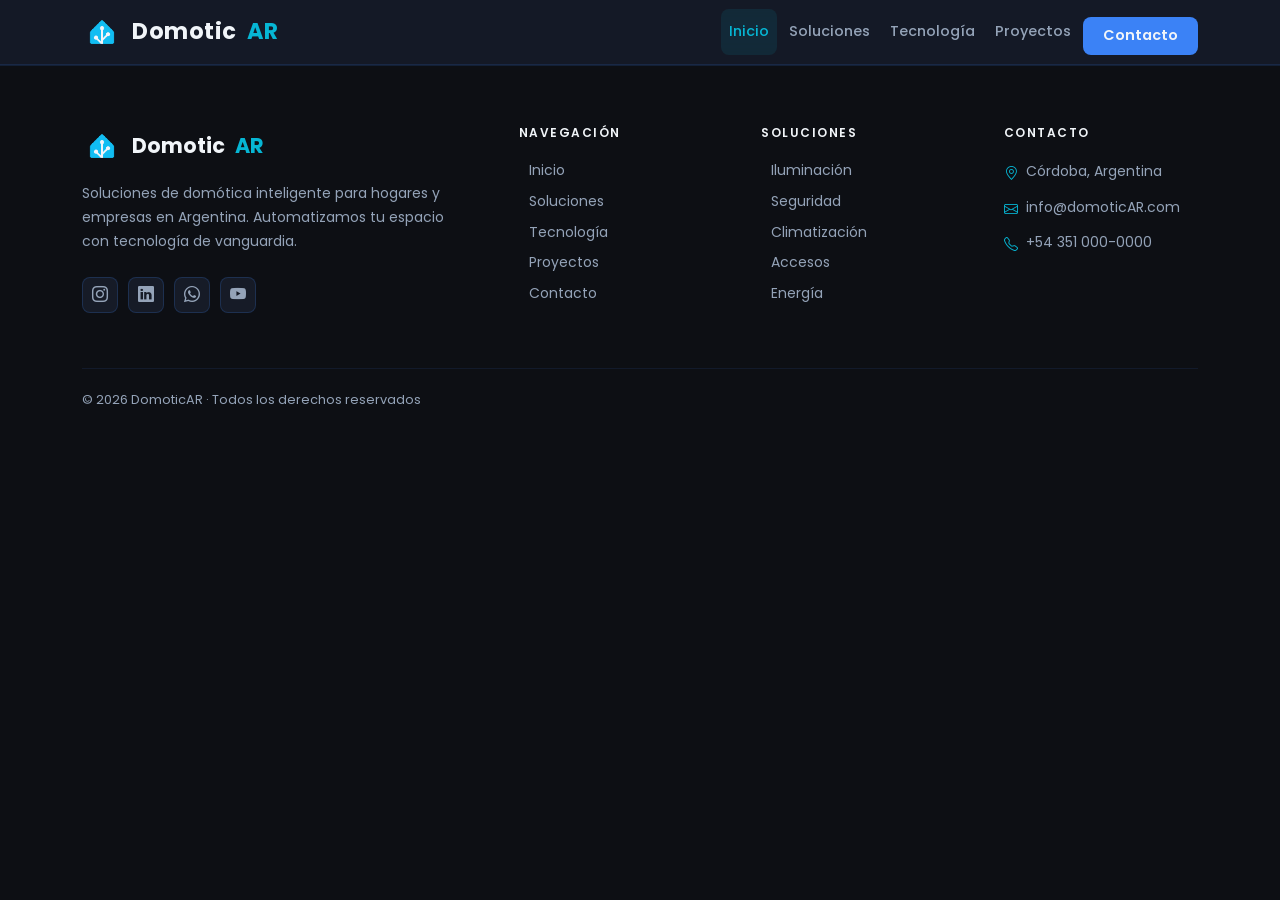
==== pages/contacto.html @ f8dbf719 "cambios varios" ====
<!DOCTYPE html>
<html lang="en">
<head>
    <meta charset="UTF-8">
    <meta name="viewport" content="width=device-width, initial-scale=1.0">
    <title>Contacto - DomoticAR</title>

    <!-- Google Fonts -->
    <link rel="preconnect" href="https://fonts.googleapis.com">
    <link rel="preconnect" href="https://fonts.gstatic.com" crossorigin>
    <link href="https://fonts.googleapis.com/css2?family=Poppins:wght@400;500;600;700&display=swap" rel="stylesheet">

<!-- Bootstrap CSS -->
    <link href="https://cdn.jsdelivr.net/npm/bootstrap@5.3.3/dist/css/bootstrap.min.css" rel="stylesheet">

    <!-- Bootstrap Icons -->
    <link rel="stylesheet" href="https://cdn.jsdelivr.net/npm/bootstrap-icons@1.11.3/font/bootstrap-icons.min.css">

    <!-- Tus estilos (siempre DESPUÉS de Bootstrap para poder pisarlo) -->
    <link rel="stylesheet" href="../css/main.css">
</head>
<body>
    <header>
        <nav class="navbar navbar-expand-lg" id="mainNav">
            <div class="container">

            <a class="navbar-brand" href="../index.html">
                <span class="brand-icon">
                <img src="../assets/icons/logo.png" alt="">
                </span>
                Domotic<span class="brand-ar">AR</span>
            </a>

            <button
                class="navbar-toggler"
                type="button"
                data-bs-toggle="collapse"
                data-bs-target="#navbarMain"
                aria-controls="navbarMain"
                aria-expanded="false"
                aria-label="Abrir menú de navegación"
            >
                <span class="navbar-toggler-icon"></span>
            </button>

            <div class="collapse navbar-collapse" id="navbarMain">
                <ul class="navbar-nav ms-auto align-items-lg-center gap-lg-1">
                <li class="nav-item">
                    <a class="nav-link active" aria-current="page" href="../index.html">Inicio</a>
                </li>
                <li class="nav-item">
                    <a class="nav-link" href="../pages/soluciones.html">Soluciones</a>
                </li>
                <li class="nav-item">
                    <a class="nav-link" href="../pages/tecnologia.html">Tecnología</a>
                </li>
                <li class="nav-item">
                    <a class="nav-link" href="../pages/proyectos.html">Proyectos</a>
                </li>
                <li class="nav-item">
                    <a class="nav-link nav-cta" href="../pages/contacto.html">Contacto</a>
                </li>
                </ul>
            </div>

            </div>
        </nav>
    </header>

    <footer class="site-footer">
        <div class="container">
            <div class="footer-grid">

            <!-- Columna marca -->
            <div class="footer-brand">
                <a class="footer-logo" href="../index.html">
                <span class="brand-icon">
                    <img src="../assets/icons/logo.png" alt="">
                </span>
                Domotic<span class="brand-ar">AR</span>
                </a>
                <p class="footer-desc">
                Soluciones de domótica inteligente para hogares y empresas en Argentina.
                Automatizamos tu espacio con tecnología de vanguardia.
                </p>
                <div class="social-links">
                <a href="#" class="social-link" aria-label="Instagram" target="_blank" rel="noopener">
                    <i class="bi bi-instagram"></i>
                </a>
                <a href="#" class="social-link" aria-label="LinkedIn" target="_blank" rel="noopener">
                    <i class="bi bi-linkedin"></i>
                </a>
                <a href="#" class="social-link" aria-label="WhatsApp" target="_blank" rel="noopener">
                    <i class="bi bi-whatsapp"></i>
                </a>
                <a href="#" class="social-link" aria-label="YouTube" target="_blank" rel="noopener">
                    <i class="bi bi-youtube"></i>
                </a>
                </div>
            </div>

            <!-- Columna navegación -->
            <div class="footer-col">
                <h4 class="footer-heading">Navegación</h4>
                <ul class="footer-links">
                <li><a href="../index.html">Inicio</a></li>
                <li><a href="../pages/soluciones.html">Soluciones</a></li>
                <li><a href="../pages/tecnologia.html">Tecnología</a></li>
                <li><a href="../pages/proyectos.html">Proyectos</a></li>
                <li><a href="../pages/contacto.html">Contacto</a></li>
                </ul>
            </div>

            <!-- Columna soluciones -->
            <div class="footer-col">
                <h4 class="footer-heading">Soluciones</h4>
                <ul class="footer-links">
                <li><a href="../pages/soluciones.html">Iluminación</a></li>
                <li><a href="../pages/soluciones.html">Seguridad</a></li>
                <li><a href="../pages/soluciones.html">Climatización</a></li>
                <li><a href="../pages/soluciones.html">Accesos</a></li>
                <li><a href="../pages/soluciones.html">Energía</a></li>
                </ul>
            </div>

            <!-- Columna contacto -->
            <div class="footer-col">
                <h4 class="footer-heading">Contacto</h4>
                <address class="footer-contact">
                <p>
                    <i class="bi bi-geo-alt" aria-hidden="true"></i>
                    Córdoba, Argentina
                </p>
                <p>
                    <i class="bi bi-envelope" aria-hidden="true"></i>
                    info@domoticAR.com
                </p>
                <p>
                    <i class="bi bi-telephone" aria-hidden="true"></i>
                    +54 351 000-0000
                </p>
                </address>
            </div>

            </div>

            <!-- Footer bottom -->
            <div class="footer-bottom">
            <p>&copy; 2026 DomoticAR &middot; Todos los derechos reservados</p>
            </div>
            </div>

        </div>
    </footer>
    <script src="https://cdn.jsdelivr.net/npm/bootstrap@5.3.3/dist/js/bootstrap.bundle.min.js"></script>
</body>
</html>
---- css/main.css ----
* {
  margin: 0;
  padding: 0;
  box-sizing: border-box;
}

body {
  font-family: "Poppins", sans-serif;
  font-size: 16px;
  background-color: #0D0F14;
  color: #F1F5F9;
}

body {
  font-family: "Poppins", sans-serif;
  font-size: 16px;
  color: #F1F5F9;
  background-color: #0D0F14;
}

h1, h2, h3, h4, h5, h6 {
  font-family: "Poppins", sans-serif;
  font-weight: 700;
  color: #F1F5F9;
}

p {
  line-height: 1.7;
  color: #94A3B8;
}

a {
  color: #06B6D4;
  text-decoration: none;
  transition: color 0.2s ease;
}
a:hover {
  color: #3B82F6;
}

.navbar {
  background-color: rgba(22, 27, 39, 0.95);
  backdrop-filter: blur(12px);
  border-bottom: 1px solid rgba(59, 130, 246, 0.15);
  padding: 0 0;
  min-height: 64px;
  position: sticky;
  top: 0;
  z-index: 1000;
}
.navbar .container {
  display: flex;
  align-items: center;
  min-height: 64px;
}
.navbar .navbar-brand {
  display: flex;
  align-items: center;
  gap: 10px;
  font-family: "Poppins", sans-serif;
  font-weight: 700;
  font-size: 1.4rem;
  color: #F1F5F9;
  letter-spacing: 0.5px;
  text-decoration: none;
  transition: opacity 0.2s ease;
}
.navbar .navbar-brand:hover {
  opacity: 0.85;
}
.navbar .navbar-brand .brand-icon {
  width: 40px;
  height: 40px;
  display: flex;
  align-items: center;
  justify-content: center;
}
.navbar .navbar-brand .brand-icon img {
  max-width: 100%;
  max-height: 100%;
  display: block;
}
.navbar .navbar-brand .brand-ar {
  color: #06B6D4;
}
.navbar .nav-link {
  font-family: "Poppins", sans-serif;
  font-size: 0.875rem;
  font-weight: 500;
  color: #94A3B8;
  padding: 0.75rem 1rem;
  border-radius: 8px;
  transition: color 0.2s ease, background-color 0.2s ease;
}
.navbar .nav-link:hover {
  color: #F1F5F9;
  background-color: rgba(59, 130, 246, 0.1);
}
.navbar .nav-link.active {
  color: #06B6D4;
  background-color: rgba(6, 182, 212, 0.1);
}
.navbar .nav-link.nav-cta {
  background-color: #3B82F6;
  color: #F1F5F9;
  font-weight: 600;
  padding: 0.5rem 1.25rem;
  margin-top: 0.5rem;
  text-align: center;
  display: block;
}
.navbar .nav-link.nav-cta:hover {
  background-color: rgb(19.9912195122, 105.1219512195, 244.2087804878);
  color: #F1F5F9;
  transform: translateY(-1px);
}
.navbar .navbar-toggler {
  border: 1px solid rgba(59, 130, 246, 0.3);
  border-radius: 8px;
  padding: 0.4rem 0.6rem;
}
.navbar .navbar-toggler:focus {
  box-shadow: 0 0 0 3px rgba(59, 130, 246, 0.25);
}
.navbar .navbar-toggler .navbar-toggler-icon {
  filter: invert(1);
}
.navbar .navbar-collapse {
  background-color: #0D0F14;
  padding: 1rem;
  border-top: 1px solid rgba(59, 130, 246, 0.15);
  border-radius: 0 0 12px 12px;
  position: absolute;
  top: 64px;
  left: 0;
  right: 0;
  width: 100%;
}

.site-footer {
  background-color: #0D0F14;
  border-top: 1px solid rgba(59, 130, 246, 0.15);
  padding: 60px 0 0;
  color: #94A3B8;
  font-size: 0.875rem;
}
.site-footer .footer-grid {
  display: grid;
  grid-template-columns: 1fr;
  gap: 2rem;
  margin-bottom: 3rem;
}
.site-footer .footer-brand .brand-icon {
  width: 40px;
  height: 40px;
  display: flex;
  align-items: center;
  justify-content: center;
}
.site-footer .footer-brand .brand-icon img {
  max-width: 100%;
  max-height: 100%;
  display: block;
}
.site-footer .footer-brand .footer-logo {
  display: flex;
  align-items: center;
  gap: 10px;
  font-family: "Poppins", sans-serif;
  font-size: 1.3rem;
  font-weight: 700;
  color: #F1F5F9;
  text-decoration: none;
  margin-bottom: 1rem;
}
.site-footer .footer-brand .footer-logo .brand-ar {
  color: #06B6D4;
}
.site-footer .footer-brand .footer-desc {
  line-height: 1.7;
  margin-bottom: 1.5rem;
  color: #94A3B8;
}
.site-footer .social-links {
  display: flex;
  gap: 10px;
}
.site-footer .social-link {
  width: 36px;
  height: 36px;
  border-radius: 8px;
  border: 1px solid rgba(59, 130, 246, 0.2);
  background: #161B27;
  display: flex;
  align-items: center;
  justify-content: center;
  color: #94A3B8;
  text-decoration: none;
  font-size: 1rem;
  transition: all 0.2s ease;
}
.site-footer .social-link:hover {
  border-color: #06B6D4;
  color: #06B6D4;
  background: rgba(6, 182, 212, 0.1);
}
.site-footer .footer-heading {
  font-size: 0.75rem;
  font-weight: 600;
  text-transform: uppercase;
  letter-spacing: 1.5px;
  color: #F1F5F9;
  margin-bottom: 1.25rem;
}
.site-footer .footer-links {
  list-style: none;
  padding: 0;
  display: flex;
  flex-direction: column;
  gap: 0.6rem;
}
.site-footer .footer-links a {
  color: #94A3B8;
  text-decoration: none;
  display: flex;
  align-items: center;
  gap: 6px;
  transition: color 0.2s ease, gap 0.2s ease;
}
.site-footer .footer-links a::before {
  content: "";
  width: 4px;
  height: 4px;
  border-radius: 50%;
  background: #3B82F6;
  opacity: 0;
  transition: opacity 0.2s ease;
  flex-shrink: 0;
}
.site-footer .footer-links a:hover {
  color: #06B6D4;
  gap: 10px;
}
.site-footer .footer-links a:hover::before {
  opacity: 1;
}
.site-footer .footer-contact {
  font-style: normal;
  display: flex;
  flex-direction: column;
  gap: 0.6rem;
}
.site-footer .footer-contact p {
  display: flex;
  align-items: flex-start;
  gap: 8px;
  color: #94A3B8;
  margin: 0;
}
.site-footer .footer-contact p i {
  color: #06B6D4;
  flex-shrink: 0;
  margin-top: 2px;
}
.site-footer .footer-bottom {
  border-top: 1px solid rgba(59, 130, 246, 0.1);
  padding: 1.25rem 0;
  display: flex;
  align-items: center;
  justify-content: space-between;
  flex-wrap: wrap;
  gap: 0.5rem;
}
.site-footer .footer-bottom p {
  font-size: 0.8rem;
  color: #94A3B8;
  margin: 0;
}
.site-footer .footer-bottom .footer-status {
  display: flex;
  align-items: center;
  gap: 6px;
  font-size: 0.8rem;
  color: #22C55E;
}
.site-footer .footer-bottom .status-dot {
  width: 6px;
  height: 6px;
  border-radius: 50%;
  background: #22C55E;
  animation: pulse 2s infinite;
}

@keyframes pulse {
  0%, 100% {
    opacity: 1;
  }
  50% {
    opacity: 0.4;
  }
}
.hero {
  background: linear-gradient(135deg, #0EA5E9 0%, #06B6D4 50%, #3B82F6 100%);
  min-height: 88vh;
  display: flex;
  align-items: center;
  padding: 64px 0;
  position: relative;
  overflow: hidden;
}
.hero::before {
  content: "";
  position: absolute;
  inset: 0;
  background: radial-gradient(ellipse at 70% 50%, rgba(255, 255, 255, 0.08) 0%, transparent 60%);
  pointer-events: none;
}
.hero .hero-grid {
  display: grid;
  grid-template-columns: 1fr;
  gap: 3rem;
  align-items: center;
  position: relative;
  z-index: 1;
}
@media (min-width: 768px) {
  .hero .hero-grid {
    grid-template-columns: 1fr 1fr;
    gap: 4rem;
  }
}
.hero .hero-badge {
  display: inline-flex;
  align-items: center;
  gap: 8px;
  background: rgba(255, 255, 255, 0.15);
  border: 1px solid rgba(255, 255, 255, 0.25);
  border-radius: 100px;
  padding: 6px 16px;
  font-size: 0.8rem;
  font-weight: 500;
  color: white;
  margin-bottom: 1.5rem;
}
.hero .hero-badge .badge-dot {
  width: 6px;
  height: 6px;
  border-radius: 50%;
  background: #22C55E;
  animation: pulse 2s infinite;
  flex-shrink: 0;
}
.hero .hero-title {
  font-size: clamp(3rem, 8vw, 6rem);
  font-weight: 800;
  color: white;
  line-height: 1.1;
  margin-bottom: 1.25rem;
}
.hero .hero-title .hero-title-alt {
  display: block;
  color: rgba(255, 255, 255, 0.75);
}
.hero .hero-desc {
  font-size: 1.1rem;
  color: rgba(255, 255, 255, 0.85);
  line-height: 1.7;
  margin-bottom: 2rem;
  max-width: 480px;
}
.hero .hero-actions {
  display: flex;
  gap: 1rem;
  flex-wrap: wrap;
  margin-bottom: 2.5rem;
}
.hero .btn-hero-primary {
  background: white;
  color: #0EA5E9;
  border: none;
  padding: 0.875rem 1.75rem;
  border-radius: 10px;
  font-weight: 700;
  font-size: 0.95rem;
  display: inline-flex;
  align-items: center;
  gap: 8px;
  transition: transform 0.2s ease, box-shadow 0.2s ease;
}
.hero .btn-hero-primary:hover {
  transform: translateY(-2px);
  box-shadow: 0 8px 24px rgba(0, 0, 0, 0.2);
  color: #0EA5E9;
}
.hero .btn-hero-outline {
  background: transparent;
  color: white;
  border: 2px solid rgba(255, 255, 255, 0.5);
  padding: 0.875rem 1.75rem;
  border-radius: 10px;
  font-weight: 600;
  font-size: 0.95rem;
  transition: all 0.2s ease;
}
.hero .btn-hero-outline:hover {
  background: rgba(255, 255, 255, 0.15);
  border-color: white;
  color: white;
}
.hero .hero-stats {
  display: flex;
  gap: 2rem;
  flex-wrap: wrap;
}
.hero .hero-stat {
  display: flex;
  flex-direction: column;
}
.hero .hero-stat .hero-stat-number {
  font-size: 1.5rem;
  font-weight: 800;
  color: white;
  line-height: 1;
}
.hero .hero-stat .hero-stat-label {
  font-size: 0.75rem;
  color: rgba(255, 255, 255, 0.7);
  margin-top: 4px;
}
.hero .device-panel {
  background: rgba(13, 15, 20, 0.45);
  border: 1px solid rgba(255, 255, 255, 0.15);
  border-radius: 20px;
  padding: 1.5rem;
  backdrop-filter: blur(20px);
}
.hero .device-panel-header {
  display: flex;
  align-items: center;
  gap: 12px;
  margin-bottom: 1.25rem;
  padding-bottom: 1rem;
  border-bottom: 1px solid rgba(255, 255, 255, 0.1);
}
.hero .device-panel-header .device-panel-icon {
  width: 36px;
  height: 36px;
  background: linear-gradient(135deg, #3B82F6, #06B6D4);
  border-radius: 9px;
  display: flex;
  align-items: center;
  justify-content: center;
  color: white;
  font-size: 1.1rem;
}
.hero .device-panel-header .device-panel-title {
  color: white;
  font-weight: 600;
  font-size: 0.9rem;
  margin: 0;
}
.hero .device-panel-header .device-panel-sub {
  color: rgba(255, 255, 255, 0.5);
  font-size: 0.75rem;
  margin: 0;
}
.hero .device-grid {
  display: grid;
  grid-template-columns: 1fr 1fr;
  gap: 0.75rem;
}
.hero .device-card {
  background: rgba(255, 255, 255, 0.07);
  border: 1px solid rgba(255, 255, 255, 0.1);
  border-radius: 12px;
  padding: 1rem;
  transition: background 0.2s ease;
}
.hero .device-card:hover {
  background: rgba(255, 255, 255, 0.12);
}
.hero .device-card .device-icon {
  font-size: 1.4rem;
  color: #06B6D4;
  display: block;
  margin-bottom: 0.5rem;
}
.hero .device-card .device-name {
  color: white;
  font-size: 0.8rem;
  font-weight: 600;
  margin: 0 0 2px;
}
.hero .device-card .device-status {
  color: rgba(255, 255, 255, 0.45);
  font-size: 0.7rem;
  margin: 0;
}
.hero .device-card .device-status.active {
  color: #22C55E;
}

@keyframes pulse {
  0%, 100% {
    opacity: 1;
  }
  50% {
    opacity: 0.4;
  }
}
.device-card-top {
  display: flex;
  align-items: center;
  justify-content: space-between;
  margin-bottom: 0.5rem;
}

.device-toggle {
  width: 36px;
  height: 20px;
  border-radius: 10px;
  position: relative;
  cursor: pointer;
  transition: background 0.3s ease;
  flex-shrink: 0;
}
.device-toggle.on {
  background: #22C55E;
}
.device-toggle.off {
  background: rgba(255, 255, 255, 0.2);
}
.device-toggle::after {
  content: "";
  position: absolute;
  top: 3px;
  width: 14px;
  height: 14px;
  border-radius: 50%;
  background: white;
  transition: left 0.3s ease;
}
.device-toggle.on::after {
  left: 19px;
}
.device-toggle.off::after {
  left: 3px;
}

@media (min-width: 768px) {
  .navbar .navbar-collapse {
    position: static;
    top: auto;
    left: auto;
    right: auto;
    width: auto;
    background-color: transparent;
    padding: 0;
    border-top: none;
    border-radius: 0;
  }
  .site-footer .footer-grid {
    grid-template-columns: 1fr 1fr;
    gap: 2rem;
  }
  .site-footer .footer-brand {
    grid-column: 1/-1;
  }
}
@media (min-width: 1200px) {
  .navbar .nav-link {
    font-size: 0.9rem;
  }
  .site-footer .footer-grid {
    grid-template-columns: 2fr 1fr 1fr 1fr;
    gap: 3rem;
    margin-bottom: 3rem;
  }
  .site-footer .footer-brand {
    grid-column: auto;
  }
}
.page-hero {
  background: linear-gradient(135deg, #0EA5E9 0%, #06B6D4 50%, #3B82F6 100%);
  padding: 80px 0;
  text-align: center;
  position: relative;
  overflow: hidden;
}
.page-hero::before {
  content: "";
  position: absolute;
  inset: 0;
  background: radial-gradient(ellipse at center, rgba(255, 255, 255, 0.08) 0%, transparent 70%);
  pointer-events: none;
}
.page-hero .page-hero-content {
  position: relative;
  z-index: 1;
}
.page-hero .page-hero-label {
  display: inline-block;
  background: rgba(255, 255, 255, 0.15);
  border: 1px solid rgba(255, 255, 255, 0.25);
  border-radius: 100px;
  padding: 4px 14px;
  font-size: 0.75rem;
  font-weight: 600;
  color: white;
  letter-spacing: 1px;
  text-transform: uppercase;
  margin-bottom: 1rem;
}
.page-hero .page-hero-title {
  font-size: clamp(2rem, 5vw, 3rem);
  font-weight: 800;
  color: white;
  margin-bottom: 0.75rem;
}
.page-hero .page-hero-desc {
  color: rgba(255, 255, 255, 0.8);
  font-size: 1.05rem;
  max-width: 520px;
  margin: 0 auto;
  line-height: 1.7;
}

.sol-section {
  padding: 64px 0;
}
.sol-section .section-header {
  margin-bottom: 3rem;
}
.sol-section .section-label {
  display: block;
  font-size: 0.75rem;
  font-weight: 600;
  letter-spacing: 2px;
  text-transform: uppercase;
  color: #06B6D4;
  margin-bottom: 0.75rem;
}
.sol-section .section-title {
  font-size: clamp(1.5rem, 3vw, 2.25rem);
  font-weight: 700;
  color: #F1F5F9;
  margin-bottom: 1rem;
}
.sol-section .section-desc {
  color: #94A3B8;
  line-height: 1.7;
  max-width: 560px;
}

.sol-card {
  background: #161B27;
  border: 1px solid rgba(59, 130, 246, 0.15);
  border-radius: 16px;
  padding: 1.75rem;
  height: 100%;
  transition: transform 0.3s ease, border-color 0.3s ease, box-shadow 0.3s ease;
}
.sol-card:hover {
  transform: translateY(-6px);
  border-color: rgba(6, 182, 212, 0.4);
  box-shadow: 0 12px 40px rgba(6, 182, 212, 0.12);
}
.sol-card .sol-card-icon {
  width: 52px;
  height: 52px;
  border-radius: 12px;
  display: flex;
  align-items: center;
  justify-content: center;
  font-size: 1.4rem;
  margin-bottom: 1.25rem;
}
.sol-card .sol-card-icon.icon-blue {
  background: rgba(59, 130, 246, 0.15);
  color: #3B82F6;
}
.sol-card .sol-card-icon.icon-cyan {
  background: rgba(6, 182, 212, 0.15);
  color: #06B6D4;
}
.sol-card .sol-card-icon.icon-green {
  background: rgba(34, 197, 94, 0.15);
  color: #22C55E;
}
.sol-card .sol-card-icon.icon-purple {
  background: rgba(139, 92, 246, 0.15);
  color: #8B5CF6;
}
.sol-card .sol-card-icon.icon-amber {
  background: rgba(245, 158, 11, 0.15);
  color: #F59E0B;
}
.sol-card .sol-card-icon.icon-pink {
  background: rgba(236, 72, 153, 0.15);
  color: #EC4899;
}
.sol-card .sol-card-title {
  font-size: 1.05rem;
  font-weight: 700;
  color: #F1F5F9;
  margin-bottom: 0.5rem;
}
.sol-card .sol-card-desc {
  font-size: 0.875rem;
  color: #94A3B8;
  line-height: 1.6;
  margin-bottom: 1rem;
}
.sol-card .sol-card-tag {
  display: inline-block;
  background: rgba(6, 182, 212, 0.1);
  color: #06B6D4;
  border: 1px solid rgba(6, 182, 212, 0.2);
  border-radius: 100px;
  font-size: 0.7rem;
  font-weight: 600;
  padding: 3px 10px;
}

.sol-faq {
  background: #161B27;
  border: 1px solid rgba(59, 130, 246, 0.1);
  border-radius: 16px;
  padding: 2rem;
}
.sol-faq .sol-faq-title {
  font-size: 1.25rem;
  font-weight: 700;
  color: #F1F5F9;
  margin-bottom: 1.5rem;
}
.sol-faq .accordion-item {
  background: transparent;
  border: none;
  border-bottom: 1px solid rgba(255, 255, 255, 0.07);
}
.sol-faq .accordion-item:last-child {
  border-bottom: none;
}
.sol-faq .accordion-button {
  background: transparent;
  color: #F1F5F9;
  font-family: "Poppins", sans-serif;
  font-weight: 500;
  font-size: 0.95rem;
  padding: 1rem 0;
  box-shadow: none;
}
.sol-faq .accordion-button:not(.collapsed) {
  background: transparent;
  color: #06B6D4;
  box-shadow: none;
}
.sol-faq .accordion-button::after {
  filter: invert(1);
}
.sol-faq .accordion-button:focus {
  box-shadow: none;
}
.sol-faq .accordion-body {
  background: transparent;
  color: #94A3B8;
  font-size: 0.875rem;
  line-height: 1.7;
  padding: 0 0 1rem;
}

/*# sourceMappingURL=main.css.map */
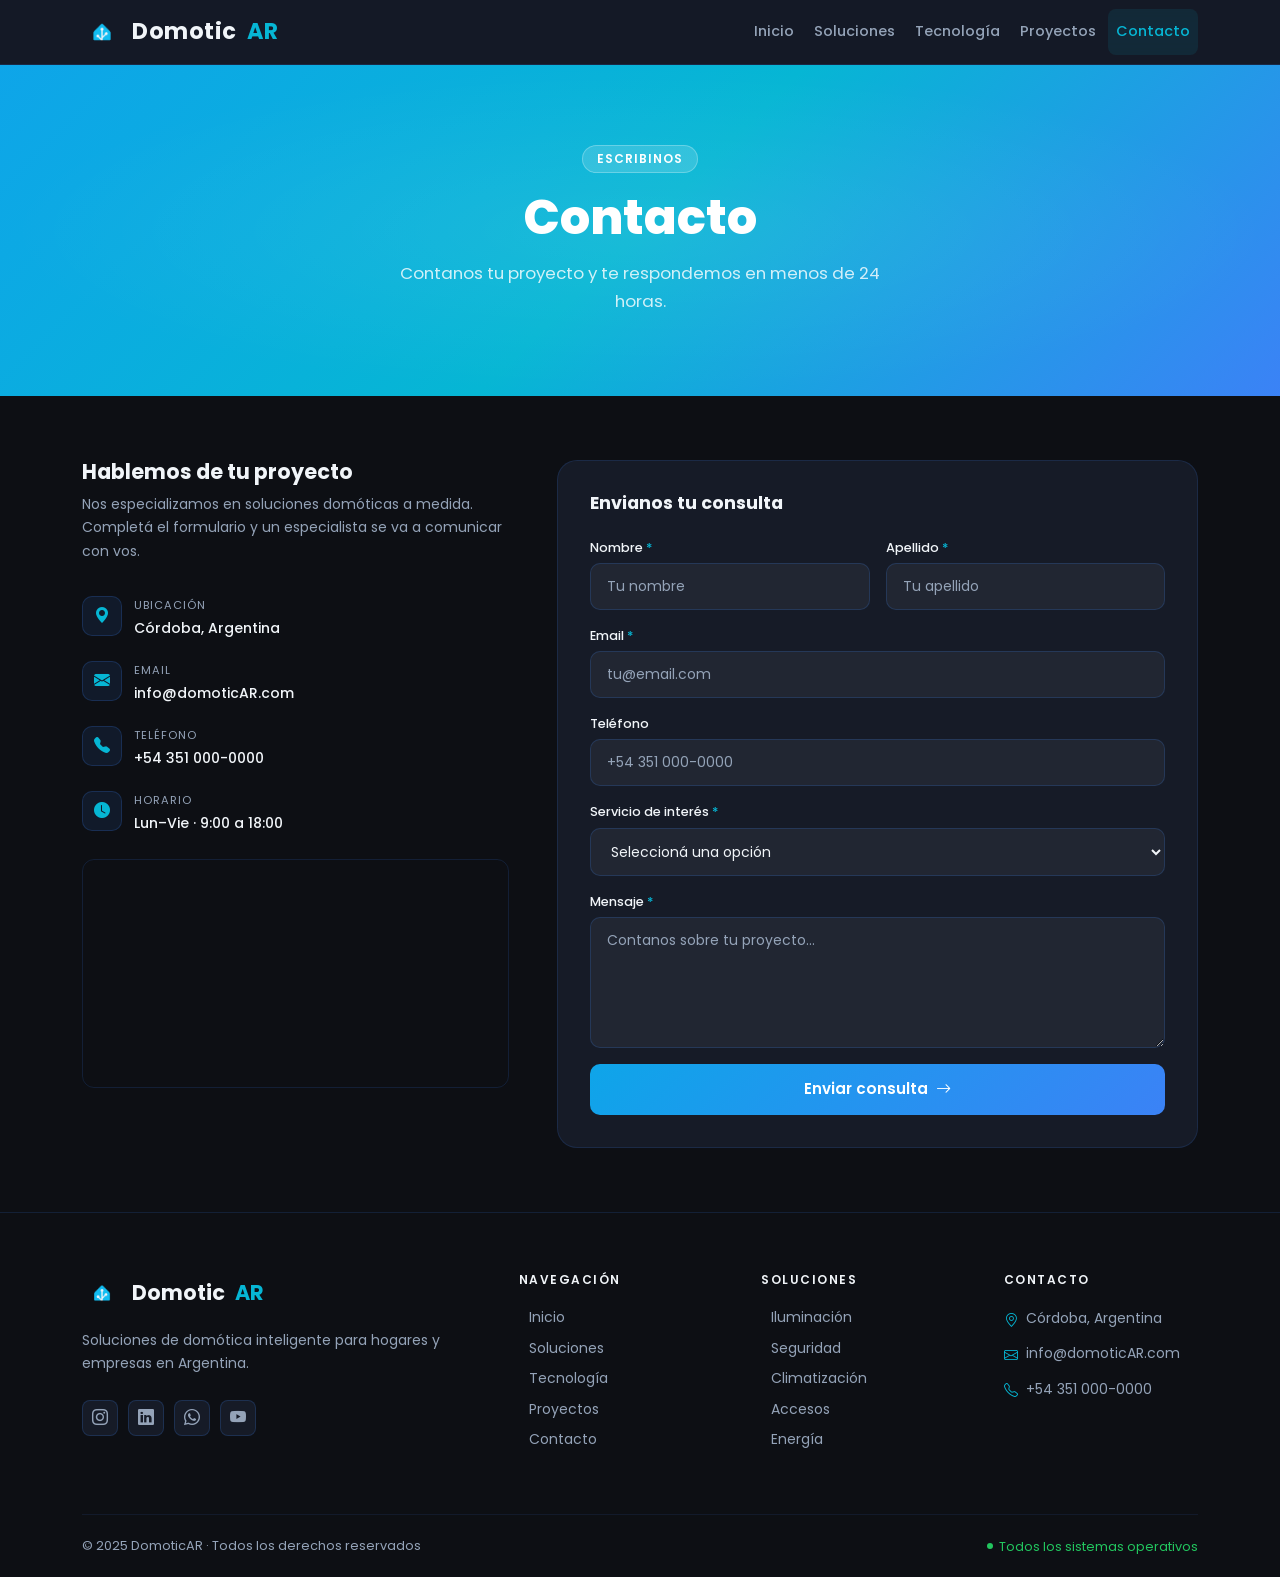
==== commit 7f72ff9c: "cambios varios" ====
--- a/pages/contacto.html
+++ b/pages/contacto.html
@@ -1,157 +1,309 @@
 <!DOCTYPE html>
-<html lang="en">
+<html lang="es">
 <head>
     <meta charset="UTF-8">
     <meta name="viewport" content="width=device-width, initial-scale=1.0">
+    <meta name="description" content="Contactá a DomoticAR para consultas sobre domótica inteligente en Argentina. Respondemos en menos de 24 horas.">
+    <meta name="keywords" content="contacto domótica, presupuesto automatización hogar, DomoticAR Córdoba">
+    <meta name="author" content="DomoticAR">
+    <meta property="og:title" content="Contacto - DomoticAR">
+    <meta property="og:description" content="Contanos tu proyecto y te respondemos en menos de 24 horas.">
+    <meta property="og:type" content="website">
     <title>Contacto - DomoticAR</title>
 
-    <!-- Google Fonts -->
     <link rel="preconnect" href="https://fonts.googleapis.com">
     <link rel="preconnect" href="https://fonts.gstatic.com" crossorigin>
-    <link href="https://fonts.googleapis.com/css2?family=Poppins:wght@400;500;600;700&display=swap" rel="stylesheet">
-
-<!-- Bootstrap CSS -->
+    <link href="https://fonts.googleapis.com/css2?family=Poppins:wght@400;500;600;700;800&display=swap" rel="stylesheet">
     <link href="https://cdn.jsdelivr.net/npm/bootstrap@5.3.3/dist/css/bootstrap.min.css" rel="stylesheet">
-
-    <!-- Bootstrap Icons -->
     <link rel="stylesheet" href="https://cdn.jsdelivr.net/npm/bootstrap-icons@1.11.3/font/bootstrap-icons.min.css">
-
-    <!-- Tus estilos (siempre DESPUÉS de Bootstrap para poder pisarlo) -->
+    <link href="https://cdn.jsdelivr.net/npm/aos@2.3.4/dist/aos.css" rel="stylesheet">
     <link rel="stylesheet" href="../css/main.css">
 </head>
 <body>
+
     <header>
         <nav class="navbar navbar-expand-lg" id="mainNav">
             <div class="container">
-
-            <a class="navbar-brand" href="../index.html">
-                <span class="brand-icon">
-                <img src="../assets/icons/logo.png" alt="">
-                </span>
-                Domotic<span class="brand-ar">AR</span>
-            </a>
-
-            <button
-                class="navbar-toggler"
-                type="button"
-                data-bs-toggle="collapse"
-                data-bs-target="#navbarMain"
-                aria-controls="navbarMain"
-                aria-expanded="false"
-                aria-label="Abrir menú de navegación"
-            >
-                <span class="navbar-toggler-icon"></span>
-            </button>
-
-            <div class="collapse navbar-collapse" id="navbarMain">
-                <ul class="navbar-nav ms-auto align-items-lg-center gap-lg-1">
-                <li class="nav-item">
-                    <a class="nav-link active" aria-current="page" href="../index.html">Inicio</a>
-                </li>
-                <li class="nav-item">
-                    <a class="nav-link" href="../pages/soluciones.html">Soluciones</a>
-                </li>
-                <li class="nav-item">
-                    <a class="nav-link" href="../pages/tecnologia.html">Tecnología</a>
-                </li>
-                <li class="nav-item">
-                    <a class="nav-link" href="../pages/proyectos.html">Proyectos</a>
-                </li>
-                <li class="nav-item">
-                    <a class="nav-link nav-cta" href="../pages/contacto.html">Contacto</a>
-                </li>
-                </ul>
-            </div>
-
+                <a class="navbar-brand" href="../index.html">
+                    <span class="brand-icon">
+                        <img src="../assets/icons/logo.png" alt="" aria-hidden="true" width="28" height="28">
+                    </span>
+                    Domotic<span class="brand-ar">AR</span>
+                </a>
+                <button class="navbar-toggler" type="button" data-bs-toggle="collapse" data-bs-target="#navbarMain"
+                    aria-controls="navbarMain" aria-expanded="false" aria-label="Abrir menú de navegación">
+                    <span class="navbar-toggler-icon"></span>
+                </button>
+                <div class="collapse navbar-collapse" id="navbarMain">
+                    <ul class="navbar-nav ms-auto align-items-lg-center gap-lg-1">
+                        <li class="nav-item"><a class="nav-link" href="../index.html">Inicio</a></li>
+                        <li class="nav-item"><a class="nav-link" href="soluciones.html">Soluciones</a></li>
+                        <li class="nav-item"><a class="nav-link" href="tecnologia.html">Tecnología</a></li>
+                        <li class="nav-item"><a class="nav-link" href="proyectos.html">Proyectos</a></li>
+                        <li class="nav-item"><a class="nav-link active" aria-current="page" href="contacto.html">Contacto</a></li>
+                    </ul>
+                </div>
             </div>
         </nav>
     </header>
+
+    <main>
+
+        <!-- PAGE HERO -->
+        <section class="page-hero">
+            <div class="container">
+                <div class="page-hero-content" data-aos="fade-up">
+                    <span class="page-hero-label">Escribinos</span>
+                    <h1 class="page-hero-title">Contacto</h1>
+                    <p class="page-hero-desc">
+                        Contanos tu proyecto y te respondemos en menos de 24 horas.
+                    </p>
+                </div>
+            </div>
+        </section>
+
+        <!-- CONTACTO -->
+        <section class="contact-section" id="contacto">
+            <div class="container">
+                <div class="contact-grid">
+
+                    <!-- Info -->
+                    <div class="contact-info" data-aos="fade-right">
+                        <h2 class="contact-info-title">Hablemos de tu proyecto</h2>
+                        <p class="contact-info-desc">
+                            Nos especializamos en soluciones domóticas a medida. Completá el formulario
+                            y un especialista se va a comunicar con vos.
+                        </p>
+
+                        <div class="info-item">
+                            <div class="info-icon">
+                                <i class="bi bi-geo-alt-fill" aria-hidden="true"></i>
+                            </div>
+                            <div>
+                                <p class="info-label">Ubicación</p>
+                                <p class="info-value">Córdoba, Argentina</p>
+                            </div>
+                        </div>
+
+                        <div class="info-item">
+                            <div class="info-icon">
+                                <i class="bi bi-envelope-fill" aria-hidden="true"></i>
+                            </div>
+                            <div>
+                                <p class="info-label">Email</p>
+                                <p class="info-value">
+                                    <a href="mailto:info@domoticAR.com">info@domoticAR.com</a>
+                                </p>
+                            </div>
+                        </div>
+
+                        <div class="info-item">
+                            <div class="info-icon">
+                                <i class="bi bi-telephone-fill" aria-hidden="true"></i>
+                            </div>
+                            <div>
+                                <p class="info-label">Teléfono</p>
+                                <p class="info-value">
+                                    <a href="tel:+543510000000">+54 351 000-0000</a>
+                                </p>
+                            </div>
+                        </div>
+
+                        <div class="info-item">
+                            <div class="info-icon">
+                                <i class="bi bi-clock-fill" aria-hidden="true"></i>
+                            </div>
+                            <div>
+                                <p class="info-label">Horario</p>
+                                <p class="info-value">Lun–Vie · 9:00 a 18:00</p>
+                            </div>
+                        </div>
+
+                        <!-- Mapa embebido -->
+                        <div class="contact-map">
+                            <iframe
+                                src="https://www.google.com/maps/embed?pb=!1m18!1m12!1m3!1d109726.54716931!2d-64.2676222!3d-31.4134882!2m3!1f0!2f0!3f0!3m2!1i1024!2i768!4f13.1!3m3!1m2!1s0x9432985f478771c1%3A0xb0a24f9a5366b092!2sC%C3%B3rdoba%2C%20Argentina!5e0!3m2!1ses!2sar!4v1"
+                                width="100%"
+                                height="220"
+                                style="border:0; border-radius: 12px;"
+                                allowfullscreen=""
+                                loading="lazy"
+                                referrerpolicy="no-referrer-when-downgrade"
+                                title="Ubicación DomoticAR en Córdoba, Argentina"
+                            ></iframe>
+                        </div>
+                    </div>
+
+                    <!-- Formulario -->
+                    <div class="contact-form-wrapper" data-aos="fade-left">
+                        <h2 class="form-title">Envianos tu consulta</h2>
+
+                        <form class="contact-form" id="contactForm" novalidate>
+
+                            <div class="form-row">
+                                <div class="form-group">
+                                    <label for="nombre">Nombre <span aria-hidden="true">*</span></label>
+                                    <input
+                                        type="text"
+                                        id="nombre"
+                                        name="nombre"
+                                        placeholder="Tu nombre"
+                                        required
+                                        autocomplete="given-name"
+                                    >
+                                </div>
+                                <div class="form-group">
+                                    <label for="apellido">Apellido <span aria-hidden="true">*</span></label>
+                                    <input
+                                        type="text"
+                                        id="apellido"
+                                        name="apellido"
+                                        placeholder="Tu apellido"
+                                        required
+                                        autocomplete="family-name"
+                                    >
+                                </div>
+                            </div>
+
+                            <div class="form-group">
+                                <label for="email">Email <span aria-hidden="true">*</span></label>
+                                <input
+                                    type="email"
+                                    id="email"
+                                    name="email"
+                                    placeholder="tu@email.com"
+                                    required
+                                    autocomplete="email"
+                                >
+                            </div>
+
+                            <div class="form-group">
+                                <label for="telefono">Teléfono</label>
+                                <input
+                                    type="tel"
+                                    id="telefono"
+                                    name="telefono"
+                                    placeholder="+54 351 000-0000"
+                                    autocomplete="tel"
+                                >
+                            </div>
+
+                            <div class="form-group">
+                                <label for="servicio">Servicio de interés <span aria-hidden="true">*</span></label>
+                                <select id="servicio" name="servicio" required>
+                                    <option value="" disabled selected>Seleccioná una opción</option>
+                                    <option value="iluminacion">Iluminación inteligente</option>
+                                    <option value="seguridad">Seguridad y accesos</option>
+                                    <option value="climatizacion">Climatización</option>
+                                    <option value="energia">Gestión energética</option>
+                                    <option value="entretenimiento">Entretenimiento</option>
+                                    <option value="empresarial">Solución empresarial</option>
+                                    <option value="consulta">Consulta general</option>
+                                </select>
+                            </div>
+
+                            <div class="form-group">
+                                <label for="mensaje">Mensaje <span aria-hidden="true">*</span></label>
+                                <textarea
+                                    id="mensaje"
+                                    name="mensaje"
+                                    placeholder="Contanos sobre tu proyecto..."
+                                    required
+                                    rows="5"
+                                ></textarea>
+                            </div>
+
+                            <button type="submit" class="btn-submit">
+                                Enviar consulta
+                                <i class="bi bi-arrow-right" aria-hidden="true"></i>
+                            </button>
+
+                            <div class="form-success" id="formSuccess" role="alert" aria-live="polite">
+                                <i class="bi bi-check-circle-fill" aria-hidden="true"></i>
+                                ¡Mensaje enviado! Te contactamos en menos de 24 horas.
+                            </div>
+
+                        </form>
+                    </div>
+
+                </div>
+            </div>
+        </section>
+
+    </main>
 
     <footer class="site-footer">
         <div class="container">
             <div class="footer-grid">
-
-            <!-- Columna marca -->
-            <div class="footer-brand">
-                <a class="footer-logo" href="../index.html">
-                <span class="brand-icon">
-                    <img src="../assets/icons/logo.png" alt="">
-                </span>
-                Domotic<span class="brand-ar">AR</span>
-                </a>
-                <p class="footer-desc">
-                Soluciones de domótica inteligente para hogares y empresas en Argentina.
-                Automatizamos tu espacio con tecnología de vanguardia.
-                </p>
-                <div class="social-links">
-                <a href="#" class="social-link" aria-label="Instagram" target="_blank" rel="noopener">
-                    <i class="bi bi-instagram"></i>
-                </a>
-                <a href="#" class="social-link" aria-label="LinkedIn" target="_blank" rel="noopener">
-                    <i class="bi bi-linkedin"></i>
-                </a>
-                <a href="#" class="social-link" aria-label="WhatsApp" target="_blank" rel="noopener">
-                    <i class="bi bi-whatsapp"></i>
-                </a>
-                <a href="#" class="social-link" aria-label="YouTube" target="_blank" rel="noopener">
-                    <i class="bi bi-youtube"></i>
-                </a>
-                </div>
-            </div>
-
-            <!-- Columna navegación -->
-            <div class="footer-col">
-                <h4 class="footer-heading">Navegación</h4>
-                <ul class="footer-links">
-                <li><a href="../index.html">Inicio</a></li>
-                <li><a href="../pages/soluciones.html">Soluciones</a></li>
-                <li><a href="../pages/tecnologia.html">Tecnología</a></li>
-                <li><a href="../pages/proyectos.html">Proyectos</a></li>
-                <li><a href="../pages/contacto.html">Contacto</a></li>
-                </ul>
-            </div>
-
-            <!-- Columna soluciones -->
-            <div class="footer-col">
-                <h4 class="footer-heading">Soluciones</h4>
-                <ul class="footer-links">
-                <li><a href="../pages/soluciones.html">Iluminación</a></li>
-                <li><a href="../pages/soluciones.html">Seguridad</a></li>
-                <li><a href="../pages/soluciones.html">Climatización</a></li>
-                <li><a href="../pages/soluciones.html">Accesos</a></li>
-                <li><a href="../pages/soluciones.html">Energía</a></li>
-                </ul>
-            </div>
-
-            <!-- Columna contacto -->
-            <div class="footer-col">
-                <h4 class="footer-heading">Contacto</h4>
-                <address class="footer-contact">
-                <p>
-                    <i class="bi bi-geo-alt" aria-hidden="true"></i>
-                    Córdoba, Argentina
-                </p>
-                <p>
-                    <i class="bi bi-envelope" aria-hidden="true"></i>
-                    info@domoticAR.com
-                </p>
-                <p>
-                    <i class="bi bi-telephone" aria-hidden="true"></i>
-                    +54 351 000-0000
-                </p>
-                </address>
-            </div>
-
-            </div>
-
-            <!-- Footer bottom -->
+                <div class="footer-brand">
+                    <a class="footer-logo" href="../index.html">
+                        <span class="brand-icon">
+                            <img src="../assets/icons/logo.png" alt="" aria-hidden="true" width="26" height="26">
+                        </span>
+                        Domotic<span class="brand-ar">AR</span>
+                    </a>
+                    <p class="footer-desc">Soluciones de domótica inteligente para hogares y empresas en Argentina.</p>
+                    <div class="social-links">
+                        <a href="#" class="social-link" aria-label="Instagram" target="_blank" rel="noopener"><i class="bi bi-instagram"></i></a>
+                        <a href="#" class="social-link" aria-label="LinkedIn" target="_blank" rel="noopener"><i class="bi bi-linkedin"></i></a>
+                        <a href="#" class="social-link" aria-label="WhatsApp" target="_blank" rel="noopener"><i class="bi bi-whatsapp"></i></a>
+                        <a href="#" class="social-link" aria-label="YouTube" target="_blank" rel="noopener"><i class="bi bi-youtube"></i></a>
+                    </div>
+                </div>
+                <div class="footer-col">
+                    <h4 class="footer-heading">Navegación</h4>
+                    <ul class="footer-links">
+                        <li><a href="../index.html">Inicio</a></li>
+                        <li><a href="soluciones.html">Soluciones</a></li>
+                        <li><a href="tecnologia.html">Tecnología</a></li>
+                        <li><a href="proyectos.html">Proyectos</a></li>
+                        <li><a href="contacto.html">Contacto</a></li>
+                    </ul>
+                </div>
+                <div class="footer-col">
+                    <h4 class="footer-heading">Soluciones</h4>
+                    <ul class="footer-links">
+                        <li><a href="soluciones.html">Iluminación</a></li>
+                        <li><a href="soluciones.html">Seguridad</a></li>
+                        <li><a href="soluciones.html">Climatización</a></li>
+                        <li><a href="soluciones.html">Accesos</a></li>
+                        <li><a href="soluciones.html">Energía</a></li>
+                    </ul>
+                </div>
+                <div class="footer-col">
+                    <h4 class="footer-heading">Contacto</h4>
+                    <address class="footer-contact">
+                        <p><i class="bi bi-geo-alt" aria-hidden="true"></i> Córdoba, Argentina</p>
+                        <p><i class="bi bi-envelope" aria-hidden="true"></i> info@domoticAR.com</p>
+                        <p><i class="bi bi-telephone" aria-hidden="true"></i> +54 351 000-0000</p>
+                    </address>
+                </div>
+            </div>
             <div class="footer-bottom">
-            <p>&copy; 2026 DomoticAR &middot; Todos los derechos reservados</p>
-            </div>
-            </div>
-
+                <p>&copy; 2025 DomoticAR &middot; Todos los derechos reservados</p>
+                <div class="footer-status">
+                    <span class="status-dot" aria-hidden="true"></span>
+                    Todos los sistemas operativos
+                </div>
+            </div>
         </div>
     </footer>
+
     <script src="https://cdn.jsdelivr.net/npm/bootstrap@5.3.3/dist/js/bootstrap.bundle.min.js"></script>
+    <script src="https://cdn.jsdelivr.net/npm/aos@2.3.4/dist/aos.js"></script>
+    <script>AOS.init({ duration: 600, once: true });</script>
+    <script>
+        document.getElementById('contactForm').addEventListener('submit', function(e) {
+            e.preventDefault();
+            const campos = ['nombre', 'apellido', 'email', 'servicio', 'mensaje'];
+            const valido = campos.every(id => document.getElementById(id).value.trim() !== '');
+            if (valido) {
+                document.getElementById('formSuccess').classList.add('show');
+                this.reset();
+                this.scrollIntoView({ behavior: 'smooth' });
+            }
+        });
+    </script>
+
 </body>
 </html>
--- a/css/main.css
+++ b/css/main.css
@@ -545,6 +545,242 @@
 }
 .device-toggle.off::after {
   left: 3px;
+}
+
+.proj-section {
+  padding: 64px 0;
+}
+
+.proj-grid {
+  display: grid;
+  grid-template-columns: 1fr;
+  gap: 1.5rem;
+}
+
+.proj-card {
+  background: #161B27;
+  border: 1px solid rgba(59, 130, 246, 0.15);
+  border-radius: 16px;
+  overflow: visible;
+  cursor: pointer;
+  transition: transform 0.3s ease, box-shadow 0.3s ease;
+  height: 100%;
+  width: 100%;
+}
+.proj-card:hover {
+  transform: translateY(-6px);
+  box-shadow: 0 16px 48px rgba(6, 182, 212, 0.15);
+}
+.proj-card:hover .proj-img-overlay {
+  opacity: 1;
+  border-radius: 16px;
+}
+.proj-card:hover .proj-img {
+  transform: rotate(0deg) translateY(-4px);
+  box-shadow: 0 16px 48px rgba(6, 182, 212, 0.35), 0 4px 16px rgba(0, 0, 0, 0.4);
+}
+
+.proj-img-wrapper {
+  position: relative;
+  overflow: visible;
+  height: 220px;
+  padding: 1rem;
+  margin-bottom: 0.5rem;
+}
+
+.proj-img {
+  width: 100%;
+  height: 100%;
+  object-fit: cover;
+  display: block;
+  border-radius: 16px;
+  box-shadow: 0 8px 32px rgba(6, 182, 212, 0.25), 0 2px 8px rgba(0, 0, 0, 0.4);
+  transition: transform 0.4s ease, box-shadow 0.4s ease;
+}
+
+.proj-img-overlay {
+  position: absolute;
+  inset: 0;
+  background: rgba(59, 130, 246, 0.7);
+  display: flex;
+  align-items: center;
+  justify-content: center;
+  opacity: 0;
+  transition: opacity 0.3s ease;
+  border-radius: 16px;
+}
+.proj-img-overlay span {
+  color: white;
+  font-weight: 600;
+  font-size: 0.95rem;
+  display: flex;
+  align-items: center;
+  gap: 8px;
+}
+
+.proj-body {
+  padding: 1.25rem;
+}
+
+.proj-tags {
+  display: flex;
+  gap: 6px;
+  flex-wrap: wrap;
+  margin-bottom: 0.75rem;
+}
+
+.proj-tag {
+  background: rgba(6, 182, 212, 0.1);
+  color: #06B6D4;
+  border: 1px solid rgba(6, 182, 212, 0.2);
+  border-radius: 100px;
+  font-size: 0.68rem;
+  font-weight: 600;
+  padding: 2px 10px;
+}
+
+.proj-title {
+  font-size: 1rem;
+  font-weight: 700;
+  color: #F1F5F9;
+  margin-bottom: 0.4rem;
+}
+
+.proj-desc {
+  font-size: 0.82rem;
+  color: #94A3B8;
+  line-height: 1.6;
+  margin-bottom: 1rem;
+}
+
+.proj-meta {
+  display: flex;
+  align-items: center;
+  justify-content: space-between;
+}
+
+.proj-location {
+  font-size: 0.75rem;
+  color: #94A3B8;
+  display: flex;
+  align-items: center;
+  gap: 4px;
+}
+.proj-location i {
+  color: #06B6D4;
+}
+
+.proj-year {
+  font-size: 0.75rem;
+  color: #94A3B8;
+  font-weight: 600;
+}
+
+.proj-modal-content {
+  background: #161B27;
+  border: 1px solid rgba(59, 130, 246, 0.2);
+  border-radius: 16px;
+}
+
+.proj-modal-header {
+  background: #0D0F14;
+  border-bottom: 1px solid rgba(59, 130, 246, 0.15);
+  padding: 1.25rem 1.5rem;
+}
+
+.proj-modal-title {
+  color: #F1F5F9;
+  font-size: 1.1rem;
+  font-weight: 700;
+}
+
+.proj-modal-body {
+  padding: 1.5rem;
+}
+
+.proj-modal-img {
+  width: 100%;
+  height: 260px;
+  object-fit: cover;
+  border-radius: 12px;
+  margin-bottom: 1.25rem;
+  box-shadow: 0 8px 32px rgba(6, 182, 212, 0.2);
+}
+
+.proj-modal-tags {
+  display: flex;
+  gap: 6px;
+  flex-wrap: wrap;
+  margin-bottom: 1rem;
+}
+
+.proj-modal-desc {
+  font-size: 0.875rem;
+  color: #94A3B8;
+  line-height: 1.7;
+  margin-bottom: 1.25rem;
+}
+
+.proj-modal-details {
+  display: grid;
+  grid-template-columns: 1fr 1fr;
+  gap: 0.75rem;
+  margin-bottom: 0.5rem;
+}
+
+.proj-modal-detail {
+  background: rgba(255, 255, 255, 0.04);
+  border-radius: 10px;
+  padding: 0.75rem;
+  display: flex;
+  flex-direction: column;
+  gap: 4px;
+}
+.proj-modal-detail .detail-label {
+  font-size: 0.7rem;
+  color: #94A3B8;
+  text-transform: uppercase;
+  letter-spacing: 1px;
+}
+.proj-modal-detail .detail-value {
+  font-size: 0.875rem;
+  color: #F1F5F9;
+  font-weight: 600;
+}
+
+.proj-modal-footer {
+  background: #0D0F14;
+  border-top: 1px solid rgba(59, 130, 246, 0.15);
+  padding: 1rem 1.5rem;
+}
+
+.btn-primary-custom {
+  background: #3B82F6;
+  color: white;
+  border: none;
+  border-radius: 8px;
+  padding: 0.5rem 1.25rem;
+  font-weight: 600;
+  font-size: 0.875rem;
+  transition: background 0.2s ease;
+}
+.btn-primary-custom:hover {
+  background: rgb(19.9912195122, 105.1219512195, 244.2087804878);
+  color: white;
+}
+
+.btn-secondary-custom {
+  background: rgba(255, 255, 255, 0.07);
+  color: #94A3B8;
+  border: 1px solid rgba(255, 255, 255, 0.1);
+  border-radius: 8px;
+  padding: 0.5rem 1.25rem;
+  font-size: 0.875rem;
+  transition: background 0.2s ease;
+}
+.btn-secondary-custom:hover {
+  background: rgba(255, 255, 255, 0.12);
+  color: #F1F5F9;
 }
 
 @media (min-width: 768px) {
@@ -559,6 +795,9 @@
     border-top: none;
     border-radius: 0;
   }
+  .proj-grid {
+    grid-template-columns: repeat(2, 1fr);
+  }
   .site-footer .footer-grid {
     grid-template-columns: 1fr 1fr;
     gap: 2rem;
@@ -567,9 +806,12 @@
     grid-column: 1/-1;
   }
 }
-@media (min-width: 1200px) {
+@media (min-width: 992px) {
   .navbar .nav-link {
     font-size: 0.9rem;
+  }
+  .proj-grid {
+    grid-template-columns: repeat(4, 1fr);
   }
   .site-footer .footer-grid {
     grid-template-columns: 2fr 1fr 1fr 1fr;
@@ -770,4 +1012,356 @@
   padding: 0 0 1rem;
 }
 
+.tech-section {
+  padding: 64px 0;
+}
+.tech-section .section-header {
+  margin-bottom: 2rem;
+}
+.tech-section .section-label {
+  display: block;
+  font-size: 0.75rem;
+  font-weight: 600;
+  letter-spacing: 2px;
+  text-transform: uppercase;
+  color: #06B6D4;
+  margin-bottom: 0.75rem;
+}
+.tech-section .section-title {
+  font-size: clamp(1.5rem, 3vw, 2.25rem);
+  font-weight: 700;
+  color: #F1F5F9;
+  margin-bottom: 1rem;
+}
+.tech-section .section-desc {
+  color: #94A3B8;
+  line-height: 1.7;
+  max-width: 560px;
+}
+
+.tech-tabs {
+  border-bottom: 1px solid rgba(59, 130, 246, 0.2);
+  margin-bottom: 2rem;
+  gap: 0.25rem;
+}
+.tech-tabs .nav-link {
+  font-family: "Poppins", sans-serif;
+  font-size: 0.875rem;
+  font-weight: 500;
+  color: #94A3B8;
+  border: 1px solid transparent;
+  border-radius: 8px 8px 0 0;
+  padding: 0.625rem 1.25rem;
+  display: flex;
+  align-items: center;
+  gap: 6px;
+  transition: all 0.2s ease;
+}
+.tech-tabs .nav-link:hover {
+  color: #F1F5F9;
+  border-color: rgba(59, 130, 246, 0.2);
+  background: rgba(59, 130, 246, 0.05);
+}
+.tech-tabs .nav-link.active {
+  color: #06B6D4;
+  background: rgba(6, 182, 212, 0.08);
+  border-color: rgba(6, 182, 212, 0.3);
+  border-bottom-color: #0D0F14;
+}
+
+.tech-tab-content {
+  padding-top: 0.5rem;
+}
+
+.tech-card {
+  background: #161B27;
+  border: 1px solid rgba(59, 130, 246, 0.15);
+  border-radius: 12px;
+  padding: 1.5rem;
+  height: 100%;
+  transition: transform 0.3s ease, border-color 0.3s ease, box-shadow 0.3s ease;
+}
+.tech-card:hover {
+  transform: translateY(-4px);
+  border-color: rgba(6, 182, 212, 0.4);
+  box-shadow: 0 8px 32px rgba(6, 182, 212, 0.1);
+}
+.tech-card .tech-card-icon {
+  font-size: 1.75rem;
+  color: #06B6D4;
+  display: block;
+  margin-bottom: 0.875rem;
+}
+.tech-card .tech-card-name {
+  font-size: 1rem;
+  font-weight: 700;
+  color: #F1F5F9;
+  margin-bottom: 0.5rem;
+}
+.tech-card .tech-card-desc {
+  font-size: 0.85rem;
+  color: #94A3B8;
+  line-height: 1.6;
+  margin-bottom: 0.75rem;
+}
+.tech-card .tech-card-badge {
+  display: inline-block;
+  background: rgba(6, 182, 212, 0.1);
+  color: #06B6D4;
+  border: 1px solid rgba(6, 182, 212, 0.2);
+  border-radius: 100px;
+  font-size: 0.7rem;
+  font-weight: 600;
+  padding: 3px 10px;
+}
+
+.platform-card {
+  background: #161B27;
+  border: 1px solid rgba(59, 130, 246, 0.15);
+  border-radius: 12px;
+  padding: 1.5rem;
+  display: flex;
+  gap: 1rem;
+  align-items: flex-start;
+  height: 100%;
+  transition: border-color 0.3s ease, box-shadow 0.3s ease;
+}
+.platform-card:hover {
+  border-color: rgba(6, 182, 212, 0.4);
+  box-shadow: 0 8px 32px rgba(6, 182, 212, 0.1);
+}
+.platform-card .platform-icon {
+  width: 48px;
+  height: 48px;
+  border-radius: 10px;
+  display: flex;
+  align-items: center;
+  justify-content: center;
+  font-size: 1.3rem;
+  flex-shrink: 0;
+}
+.platform-card .platform-icon.icon-blue {
+  background: rgba(59, 130, 246, 0.15);
+  color: #3B82F6;
+}
+.platform-card .platform-icon.icon-green {
+  background: rgba(34, 197, 94, 0.15);
+  color: #22C55E;
+}
+.platform-card .platform-icon.icon-amber {
+  background: rgba(245, 158, 11, 0.15);
+  color: #F59E0B;
+}
+.platform-card .platform-icon.icon-purple {
+  background: rgba(139, 92, 246, 0.15);
+  color: #8B5CF6;
+}
+.platform-card .platform-name {
+  font-size: 1rem;
+  font-weight: 700;
+  color: #F1F5F9;
+  margin-bottom: 0.35rem;
+}
+.platform-card .platform-desc {
+  font-size: 0.85rem;
+  color: #94A3B8;
+  line-height: 1.6;
+  margin: 0;
+}
+
+.contact-section {
+  padding: 64px 0;
+}
+
+.contact-grid {
+  display: grid;
+  grid-template-columns: 1fr;
+  gap: 3rem;
+  align-items: start;
+}
+@media (min-width: 992px) {
+  .contact-grid {
+    grid-template-columns: 1fr 1.5fr;
+  }
+}
+
+.contact-info-title {
+  font-size: 1.3rem;
+  font-weight: 700;
+  color: #F1F5F9;
+  margin-bottom: 0.5rem;
+}
+
+.contact-info-desc {
+  color: #94A3B8;
+  font-size: 0.875rem;
+  line-height: 1.7;
+  margin-bottom: 2rem;
+}
+
+.info-item {
+  display: flex;
+  align-items: flex-start;
+  gap: 12px;
+  margin-bottom: 1.25rem;
+}
+.info-item .info-icon {
+  width: 40px;
+  height: 40px;
+  border-radius: 10px;
+  background: rgba(59, 130, 246, 0.1);
+  border: 1px solid rgba(59, 130, 246, 0.2);
+  display: flex;
+  align-items: center;
+  justify-content: center;
+  color: #06B6D4;
+  font-size: 1rem;
+  flex-shrink: 0;
+}
+.info-item .info-label {
+  font-size: 0.7rem;
+  color: #94A3B8;
+  text-transform: uppercase;
+  letter-spacing: 1px;
+  margin-bottom: 2px;
+}
+.info-item .info-value {
+  font-size: 0.875rem;
+  color: #F1F5F9;
+  font-weight: 500;
+  margin: 0;
+}
+.info-item .info-value a {
+  color: #F1F5F9;
+  text-decoration: none;
+  transition: color 0.2s ease;
+}
+.info-item .info-value a:hover {
+  color: #06B6D4;
+}
+
+.contact-map {
+  margin-top: 1.5rem;
+  border-radius: 12px;
+  overflow: hidden;
+  border: 1px solid rgba(59, 130, 246, 0.15);
+}
+
+.contact-form-wrapper {
+  background: #161B27;
+  border: 1px solid rgba(59, 130, 246, 0.15);
+  border-radius: 20px;
+  padding: 2rem;
+}
+
+.form-title {
+  font-size: 1.1rem;
+  font-weight: 700;
+  color: #F1F5F9;
+  margin-bottom: 1.5rem;
+}
+
+.form-row {
+  display: grid;
+  grid-template-columns: 1fr 1fr;
+  gap: 1rem;
+}
+@media (max-width: 576px) {
+  .form-row {
+    grid-template-columns: 1fr;
+  }
+}
+
+.form-group {
+  display: flex;
+  flex-direction: column;
+  gap: 6px;
+  margin-bottom: 1rem;
+}
+.form-group label {
+  font-size: 0.8rem;
+  font-weight: 500;
+  color: #F1F5F9;
+}
+.form-group label span {
+  color: #06B6D4;
+}
+.form-group input,
+.form-group select,
+.form-group textarea {
+  background: rgba(255, 255, 255, 0.05);
+  border: 1px solid rgba(59, 130, 246, 0.2);
+  border-radius: 10px;
+  padding: 0.75rem 1rem;
+  color: #F1F5F9;
+  font-family: "Poppins", sans-serif;
+  font-size: 0.875rem;
+  transition: border-color 0.2s ease, box-shadow 0.2s ease;
+  outline: none;
+  width: 100%;
+}
+.form-group input::placeholder,
+.form-group select::placeholder,
+.form-group textarea::placeholder {
+  color: #94A3B8;
+}
+.form-group input:focus,
+.form-group select:focus,
+.form-group textarea:focus {
+  border-color: #06B6D4;
+  box-shadow: 0 0 0 3px rgba(6, 182, 212, 0.1);
+}
+.form-group select {
+  cursor: pointer;
+}
+.form-group select option {
+  background: #161B27;
+  color: #F1F5F9;
+}
+.form-group textarea {
+  resize: vertical;
+  min-height: 120px;
+}
+
+.btn-submit {
+  width: 100%;
+  background: linear-gradient(135deg, #0EA5E9, #3B82F6);
+  color: white;
+  border: none;
+  border-radius: 10px;
+  padding: 0.875rem;
+  font-family: "Poppins", sans-serif;
+  font-size: 0.95rem;
+  font-weight: 600;
+  cursor: pointer;
+  display: flex;
+  align-items: center;
+  justify-content: center;
+  gap: 8px;
+  transition: opacity 0.2s ease, transform 0.2s ease;
+  margin-top: 0.5rem;
+}
+.btn-submit:hover {
+  opacity: 0.9;
+  transform: translateY(-1px);
+}
+
+.form-success {
+  display: none;
+  background: rgba(34, 197, 94, 0.1);
+  border: 1px solid rgba(34, 197, 94, 0.3);
+  border-radius: 10px;
+  padding: 1rem;
+  color: #22C55E;
+  font-size: 0.875rem;
+  text-align: center;
+  margin-top: 1rem;
+  gap: 8px;
+  align-items: center;
+  justify-content: center;
+}
+.form-success.show {
+  display: flex;
+}
+
 /*# sourceMappingURL=main.css.map */
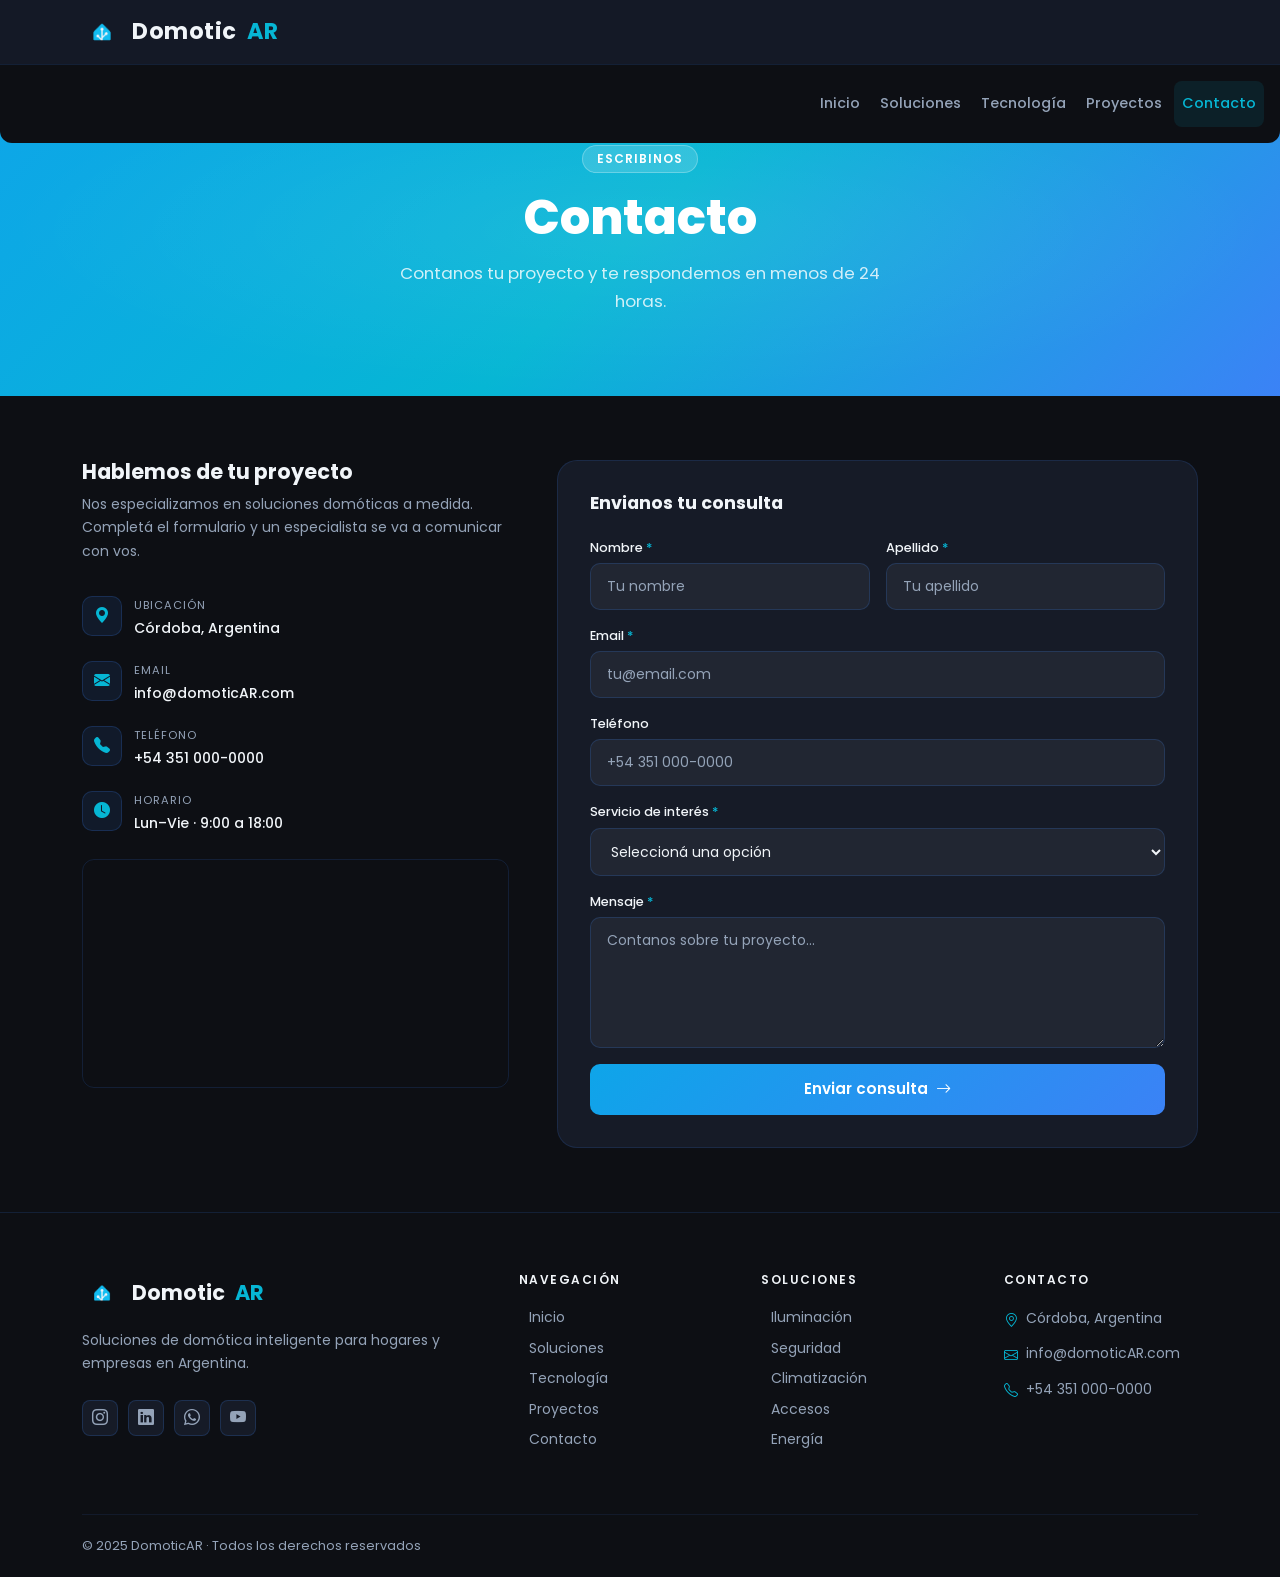
==== commit 965b3caf: "cambios varios" ====
--- a/pages/contacto.html
+++ b/pages/contacto.html
@@ -281,10 +281,6 @@
             </div>
             <div class="footer-bottom">
                 <p>&copy; 2025 DomoticAR &middot; Todos los derechos reservados</p>
-                <div class="footer-status">
-                    <span class="status-dot" aria-hidden="true"></span>
-                    Todos los sistemas operativos
-                </div>
             </div>
         </div>
     </footer>
--- a/css/main.css
+++ b/css/main.css
@@ -146,9 +146,12 @@
 }
 .site-footer .footer-grid {
   display: grid;
-  grid-template-columns: 1fr;
+  grid-template-columns: 1fr 1fr;
   gap: 2rem;
   margin-bottom: 3rem;
+}
+.site-footer .footer-brand {
+  grid-column: 1/-1;
 }
 .site-footer .footer-brand .brand-icon {
   width: 40px;
@@ -784,17 +787,6 @@
 }
 
 @media (min-width: 768px) {
-  .navbar .navbar-collapse {
-    position: static;
-    top: auto;
-    left: auto;
-    right: auto;
-    width: auto;
-    background-color: transparent;
-    padding: 0;
-    border-top: none;
-    border-radius: 0;
-  }
   .proj-grid {
     grid-template-columns: repeat(2, 1fr);
   }
@@ -1325,7 +1317,7 @@
 
 .btn-submit {
   width: 100%;
-  background: linear-gradient(135deg, #0EA5E9, #3B82F6);
+  background: linear-gradient(135deg, #0ea5e9, #3B82F6);
   color: white;
   border: none;
   border-radius: 10px;
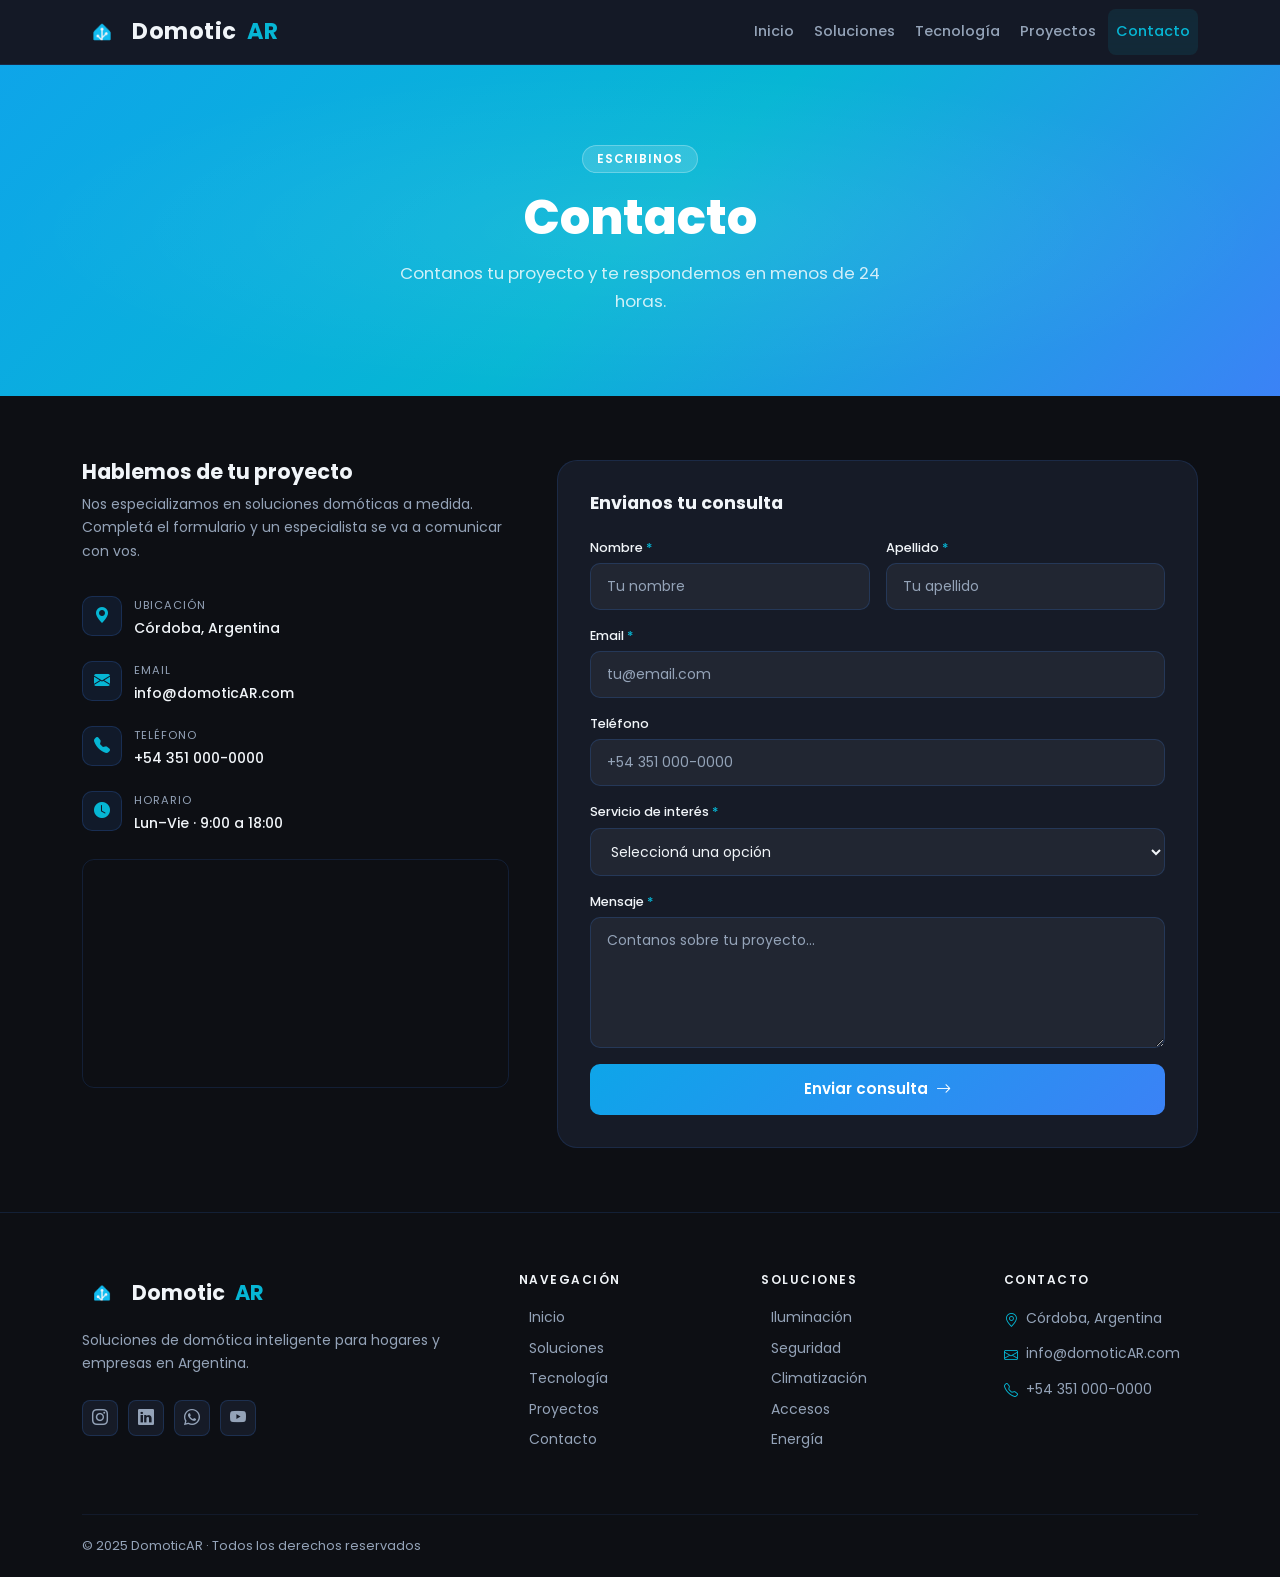
==== commit f053776a: "cambios varios" ====
--- a/pages/contacto.html
+++ b/pages/contacto.html
@@ -10,7 +10,7 @@
     <meta property="og:description" content="Contanos tu proyecto y te respondemos en menos de 24 horas.">
     <meta property="og:type" content="website">
     <title>Contacto - DomoticAR</title>
-
+    <link rel="icon" href="../assets/icons/logo.png" type="image/png">
     <link rel="preconnect" href="https://fonts.googleapis.com">
     <link rel="preconnect" href="https://fonts.gstatic.com" crossorigin>
     <link href="https://fonts.googleapis.com/css2?family=Poppins:wght@400;500;600;700;800&display=swap" rel="stylesheet">
--- a/css/main.css
+++ b/css/main.css
@@ -799,11 +799,22 @@
   }
 }
 @media (min-width: 992px) {
+  .navbar .navbar-collapse {
+    position: static;
+    top: auto;
+    left: auto;
+    right: auto;
+    width: auto;
+    background-color: transparent;
+    padding: 0;
+    border-top: none;
+    border-radius: 0;
+  }
   .navbar .nav-link {
     font-size: 0.9rem;
   }
   .proj-grid {
-    grid-template-columns: repeat(4, 1fr);
+    grid-template-columns: repeat(3, 1fr);
   }
   .site-footer .footer-grid {
     grid-template-columns: 2fr 1fr 1fr 1fr;
@@ -1038,12 +1049,12 @@
 }
 .tech-tabs .nav-link {
   font-family: "Poppins", sans-serif;
-  font-size: 0.875rem;
+  font-size: 0.8rem;
   font-weight: 500;
   color: #94A3B8;
   border: 1px solid transparent;
   border-radius: 8px 8px 0 0;
-  padding: 0.625rem 1.25rem;
+  padding: 0.8rem;
   display: flex;
   align-items: center;
   gap: 6px;
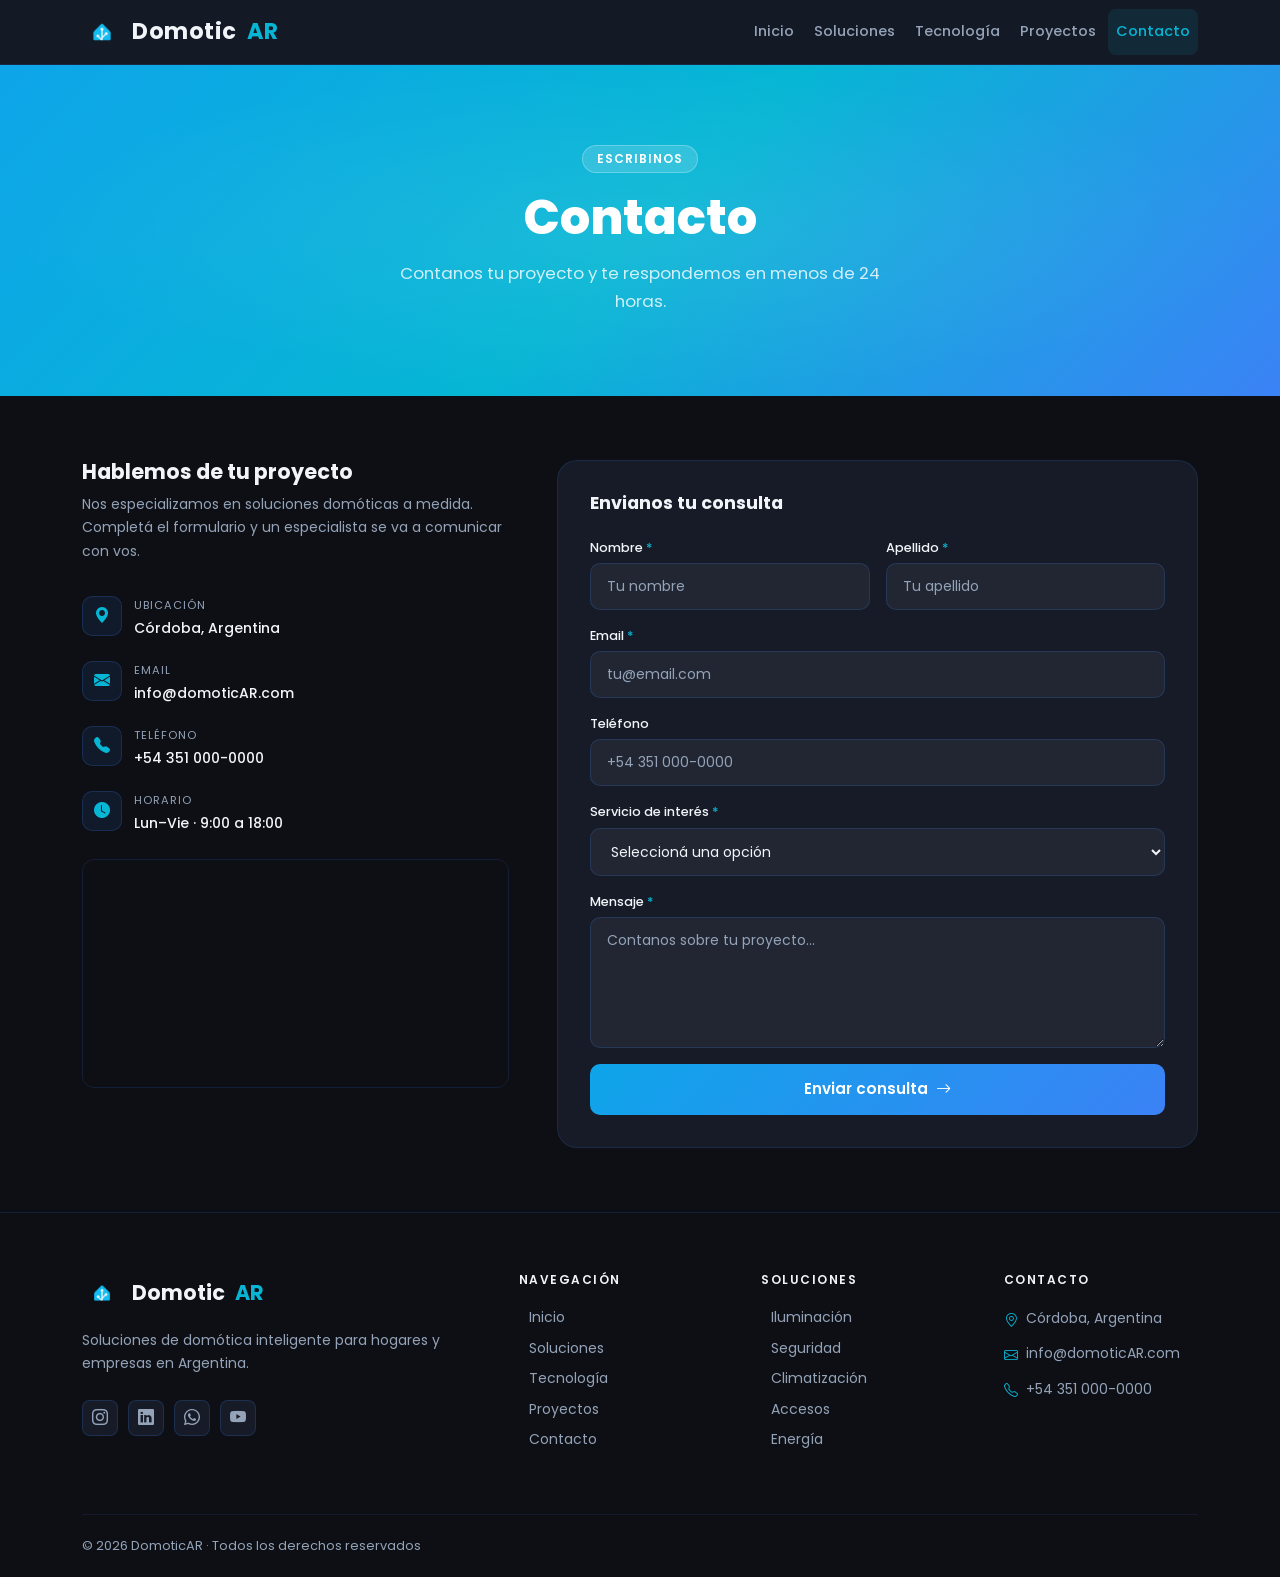
==== commit 6d64b84d: "Mejora del codigo" ====
--- a/pages/contacto.html
+++ b/pages/contacto.html
@@ -20,7 +20,6 @@
     <link rel="stylesheet" href="../css/main.css">
 </head>
 <body>
-
     <header>
         <nav class="navbar navbar-expand-lg" id="mainNav">
             <div class="container">
@@ -30,8 +29,7 @@
                     </span>
                     Domotic<span class="brand-ar">AR</span>
                 </a>
-                <button class="navbar-toggler" type="button" data-bs-toggle="collapse" data-bs-target="#navbarMain"
-                    aria-controls="navbarMain" aria-expanded="false" aria-label="Abrir menú de navegación">
+                <button class="navbar-toggler" type="button" data-bs-toggle="collapse" data-bs-target="#navbarMain" aria-controls="navbarMain" aria-expanded="false" aria-label="Abrir menú de navegación">
                     <span class="navbar-toggler-icon"></span>
                 </button>
                 <div class="collapse navbar-collapse" id="navbarMain">
@@ -46,9 +44,7 @@
             </div>
         </nav>
     </header>
-
     <main>
-
         <!-- PAGE HERO -->
         <section class="page-hero">
             <div class="container">
@@ -61,20 +57,16 @@
                 </div>
             </div>
         </section>
-
         <!-- CONTACTO -->
         <section class="contact-section" id="contacto">
             <div class="container">
                 <div class="contact-grid">
-
                     <!-- Info -->
                     <div class="contact-info" data-aos="fade-right">
                         <h2 class="contact-info-title">Hablemos de tu proyecto</h2>
                         <p class="contact-info-desc">
-                            Nos especializamos en soluciones domóticas a medida. Completá el formulario
-                            y un especialista se va a comunicar con vos.
+                            Nos especializamos en soluciones domóticas a medida. Completá el formulario y un especialista se va a comunicar con vos.
                         </p>
-
                         <div class="info-item">
                             <div class="info-icon">
                                 <i class="bi bi-geo-alt-fill" aria-hidden="true"></i>
@@ -84,7 +76,6 @@
                                 <p class="info-value">Córdoba, Argentina</p>
                             </div>
                         </div>
-
                         <div class="info-item">
                             <div class="info-icon">
                                 <i class="bi bi-envelope-fill" aria-hidden="true"></i>
@@ -96,7 +87,6 @@
                                 </p>
                             </div>
                         </div>
-
                         <div class="info-item">
                             <div class="info-icon">
                                 <i class="bi bi-telephone-fill" aria-hidden="true"></i>
@@ -108,7 +98,6 @@
                                 </p>
                             </div>
                         </div>
-
                         <div class="info-item">
                             <div class="info-icon">
                                 <i class="bi bi-clock-fill" aria-hidden="true"></i>
@@ -118,7 +107,6 @@
                                 <p class="info-value">Lun–Vie · 9:00 a 18:00</p>
                             </div>
                         </div>
-
                         <!-- Mapa embebido -->
                         <div class="contact-map">
                             <iframe
@@ -129,65 +117,32 @@
                                 allowfullscreen=""
                                 loading="lazy"
                                 referrerpolicy="no-referrer-when-downgrade"
-                                title="Ubicación DomoticAR en Córdoba, Argentina"
-                            ></iframe>
+                                title="Ubicación DomoticAR en Córdoba, Argentina">
+                            </iframe>
                         </div>
                     </div>
-
                     <!-- Formulario -->
                     <div class="contact-form-wrapper" data-aos="fade-left">
                         <h2 class="form-title">Envianos tu consulta</h2>
-
                         <form class="contact-form" id="contactForm" novalidate>
-
                             <div class="form-row">
                                 <div class="form-group">
                                     <label for="nombre">Nombre <span aria-hidden="true">*</span></label>
-                                    <input
-                                        type="text"
-                                        id="nombre"
-                                        name="nombre"
-                                        placeholder="Tu nombre"
-                                        required
-                                        autocomplete="given-name"
-                                    >
+                                    <input type="text" id="nombre" name="nombre" placeholder="Tu nombre" required autocomplete="given-name">
                                 </div>
                                 <div class="form-group">
                                     <label for="apellido">Apellido <span aria-hidden="true">*</span></label>
-                                    <input
-                                        type="text"
-                                        id="apellido"
-                                        name="apellido"
-                                        placeholder="Tu apellido"
-                                        required
-                                        autocomplete="family-name"
-                                    >
+                                    <input type="text" id="apellido" name="apellido" placeholder="Tu apellido" required autocomplete="family-name">
                                 </div>
                             </div>
-
                             <div class="form-group">
                                 <label for="email">Email <span aria-hidden="true">*</span></label>
-                                <input
-                                    type="email"
-                                    id="email"
-                                    name="email"
-                                    placeholder="tu@email.com"
-                                    required
-                                    autocomplete="email"
-                                >
-                            </div>
-
+                                <input type="email" id="email" name="email" placeholder="tu@email.com" required autocomplete="email">
+                            </div>
                             <div class="form-group">
                                 <label for="telefono">Teléfono</label>
-                                <input
-                                    type="tel"
-                                    id="telefono"
-                                    name="telefono"
-                                    placeholder="+54 351 000-0000"
-                                    autocomplete="tel"
-                                >
-                            </div>
-
+                                <input type="tel" id="telefono" name="telefono" placeholder="+54 351 000-0000" autocomplete="tel">
+                            </div>
                             <div class="form-group">
                                 <label for="servicio">Servicio de interés <span aria-hidden="true">*</span></label>
                                 <select id="servicio" name="servicio" required>
@@ -201,7 +156,6 @@
                                     <option value="consulta">Consulta general</option>
                                 </select>
                             </div>
-
                             <div class="form-group">
                                 <label for="mensaje">Mensaje <span aria-hidden="true">*</span></label>
                                 <textarea
@@ -212,12 +166,10 @@
                                     rows="5"
                                 ></textarea>
                             </div>
-
                             <button type="submit" class="btn-submit">
                                 Enviar consulta
                                 <i class="bi bi-arrow-right" aria-hidden="true"></i>
                             </button>
-
                             <div class="form-success" id="formSuccess" role="alert" aria-live="polite">
                                 <i class="bi bi-check-circle-fill" aria-hidden="true"></i>
                                 ¡Mensaje enviado! Te contactamos en menos de 24 horas.
@@ -229,9 +181,7 @@
                 </div>
             </div>
         </section>
-
     </main>
-
     <footer class="site-footer">
         <div class="container">
             <div class="footer-grid">
@@ -280,11 +230,11 @@
                 </div>
             </div>
             <div class="footer-bottom">
-                <p>&copy; 2025 DomoticAR &middot; Todos los derechos reservados</p>
+                <p>&copy; 2026 DomoticAR &middot; Todos los derechos reservados</p>
             </div>
         </div>
     </footer>
-
+    <!-- scripts -->
     <script src="https://cdn.jsdelivr.net/npm/bootstrap@5.3.3/dist/js/bootstrap.bundle.min.js"></script>
     <script src="https://cdn.jsdelivr.net/npm/aos@2.3.4/dist/aos.js"></script>
     <script>AOS.init({ duration: 600, once: true });</script>
@@ -300,6 +250,5 @@
             }
         });
     </script>
-
 </body>
 </html>
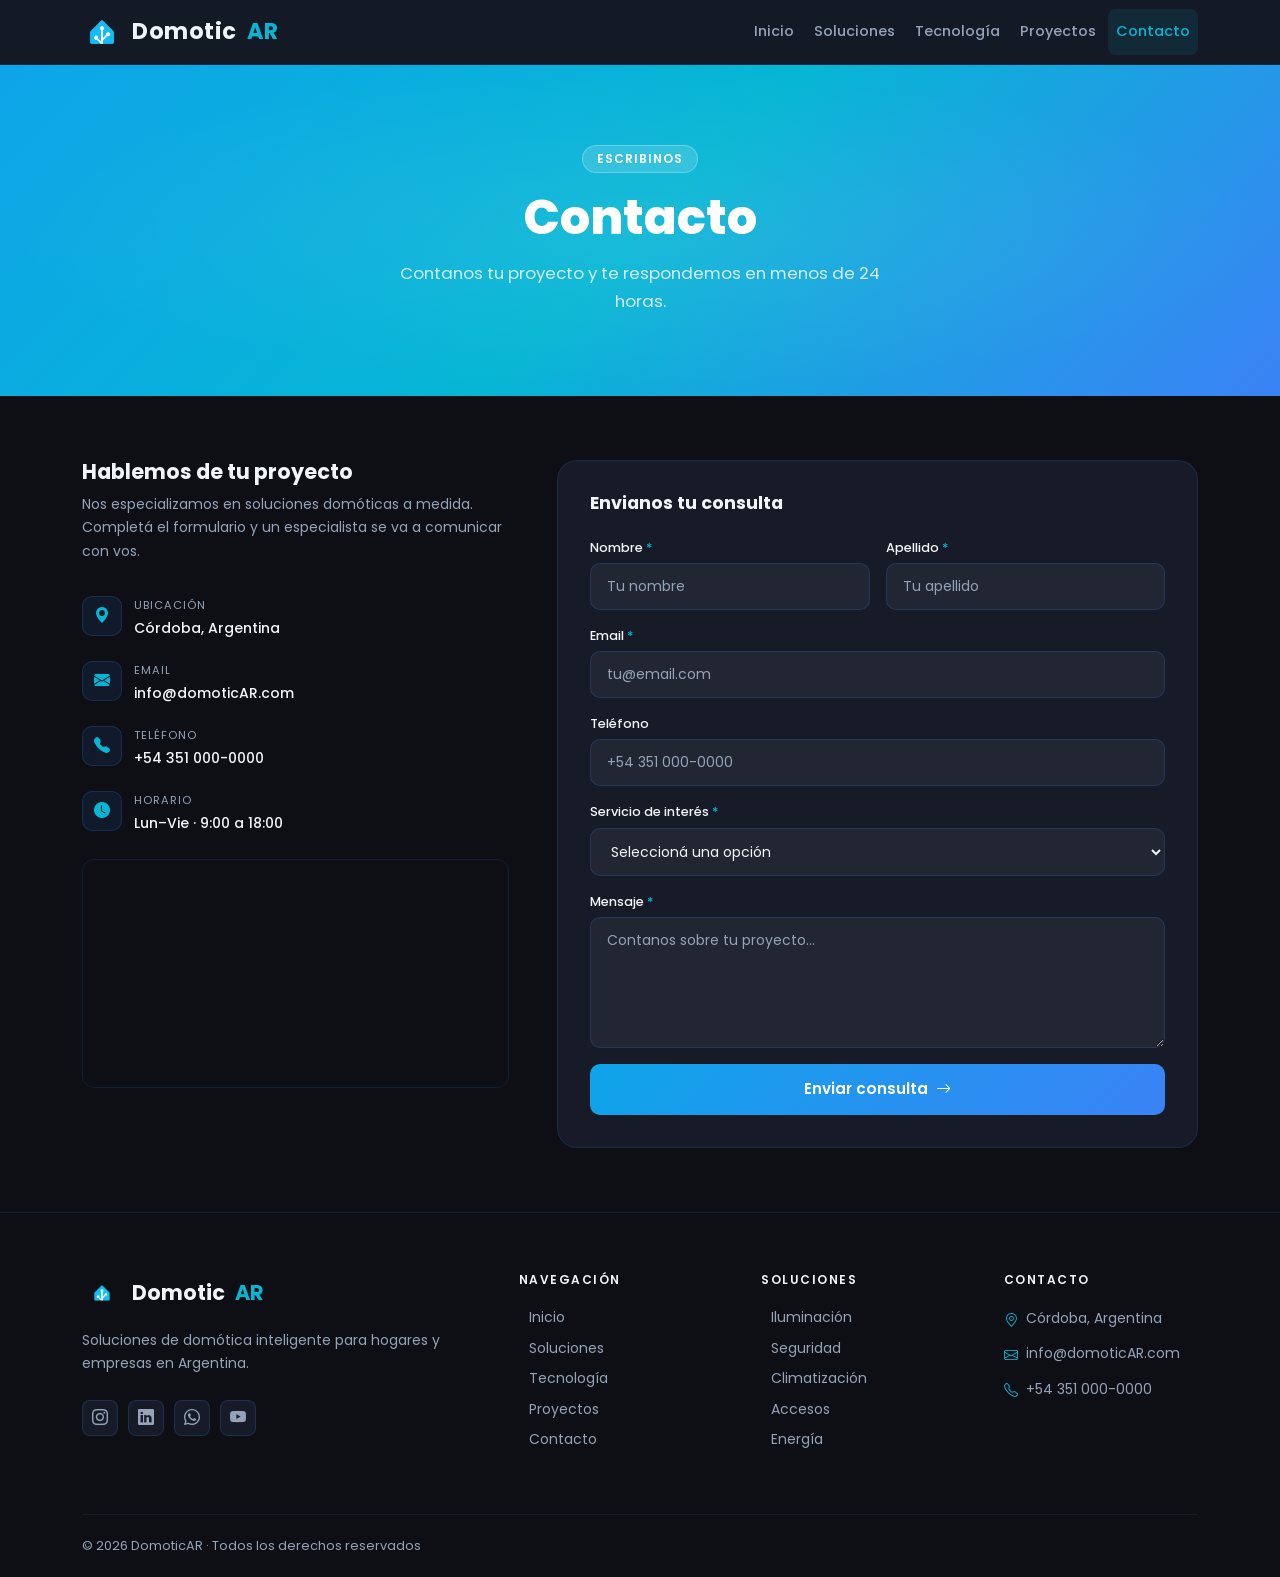
==== commit c4d2b43e: "Mejora del codigo" ====
--- a/pages/contacto.html
+++ b/pages/contacto.html
@@ -25,7 +25,7 @@
             <div class="container">
                 <a class="navbar-brand" href="../index.html">
                     <span class="brand-icon">
-                        <img src="../assets/icons/logo.png" alt="" aria-hidden="true" width="28" height="28">
+                        <img src="../assets/icons/logo.png" alt="">
                     </span>
                     Domotic<span class="brand-ar">AR</span>
                 </a>
